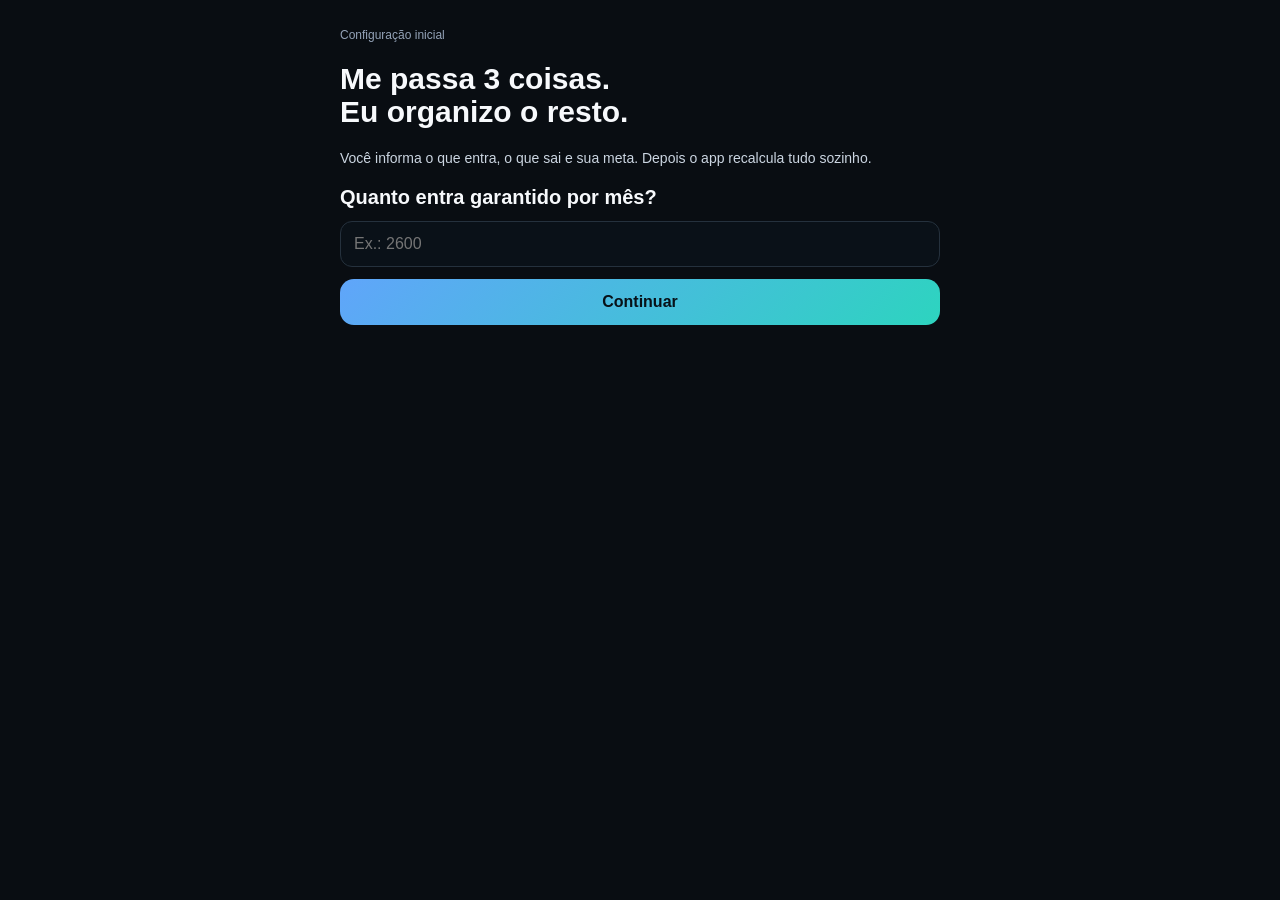
==== financeiro/index.html @ 745780aa "Adiciona app financeiro pessoal simplificado" ====
<!doctype html><html lang="pt-BR"><head><meta charset="utf-8"><meta name="viewport" content="width=device-width,initial-scale=1,viewport-fit=cover"><meta name="theme-color" content="#090d12"><meta name="apple-mobile-web-app-capable" content="yes"><meta name="apple-mobile-web-app-status-bar-style" content="black-translucent"><meta name="apple-mobile-web-app-title" content="Meu Dinheiro"><title>Meu Dinheiro</title><style>:root{--bg:#090d12;--card:#111820;--soft:#18212b;--line:#25313d;--text:#f7f9fc;--muted:#94a3b8;--ok:#2dd4bf;--blue:#60a5fa;--warn:#fbbf24;--bad:#fb7185}*{box-sizing:border-box}body{margin:0;background:var(--bg);color:var(--text);font-family:-apple-system,BlinkMacSystemFont,"Segoe UI",Roboto,Arial,sans-serif;padding-bottom:92px}.app{max-width:680px;margin:auto;padding:calc(16px + env(safe-area-inset-top)) 15px 28px}.top{display:flex;justify-content:space-between;align-items:center;margin-bottom:16px}.top h1{font-size:24px;margin:2px 0}.tiny,.label{font-size:12px;color:var(--muted)}.month{padding:8px 10px;border:1px solid var(--line);border-radius:999px;font-size:12px;color:#dbeafe}.panel{display:none}.panel.active{display:block}.hero,.card,.box{background:var(--card);border:1px solid var(--line);border-radius:21px}.hero{padding:20px;background:linear-gradient(145deg,#121b25,#0f1720)}.big{font-size:36px;font-weight:850;letter-spacing:-1.2px;margin:5px 0}.sub{font-size:14px;line-height:1.45;color:#cbd5e1}.ok{color:var(--ok)}.bad{color:var(--bad)}.blue{color:var(--blue)}.warn{color:var(--warn)}.sec{margin-top:18px}.sec h2{font-size:16px;margin:0 0 10px}.grid2{display:grid;grid-template-columns:1.2fr .8fr;gap:9px}.card{padding:15px}.num{font-size:25px;font-weight:850;margin-top:4px}.hint{font-size:12px;color:var(--muted);line-height:1.4;margin-top:5px}.advisor{padding:15px;border-radius:18px;background:#102330;border:1px solid #244154;font-size:14px;line-height:1.5}.advisor b{display:block;margin-bottom:4px}.rows{display:flex;flex-direction:column;gap:8px}.row{display:flex;justify-content:space-between;align-items:center;padding:13px 14px;border-radius:15px;background:var(--card);border:1px solid var(--line)}.row span{font-size:13px;color:var(--muted)}.quick{display:grid;grid-template-columns:repeat(3,1fr);gap:8px}button{appearance:none;border:0;font:inherit;cursor:pointer}.q{min-height:72px;border-radius:17px;background:var(--soft);border:1px solid var(--line);color:white;font-weight:800}.q small{display:block;color:var(--muted);font-weight:500;margin-top:4px}.primary,.secondary{width:100%;padding:14px;border-radius:14px;font-weight:850}.primary{background:linear-gradient(135deg,#60a5fa,#2dd4bf);color:#071118}.secondary{background:var(--soft);border:1px solid var(--line);color:white}.form{padding:16px}.field{margin-bottom:12px}.field label{display:block;font-size:12px;color:var(--muted);margin-bottom:6px}input,select{width:100%;padding:13px;border-radius:12px;border:1px solid var(--line);background:#0a1118;color:white;font-size:16px;outline:none}.bill{display:grid;grid-template-columns:1fr 110px 36px;gap:7px;margin-bottom:7px}.bill input{padding:10px;font-size:14px}.del{border-radius:11px;background:#28141a;color:#fecdd3;border:1px solid #5e2636}.notice{padding:13px;border:1px dashed var(--line);border-radius:14px;color:#cbd5e1;font-size:13px;line-height:1.45;background:#0d151e}.list{display:flex;flex-direction:column;gap:8px}.item{display:flex;justify-content:space-between;gap:10px;padding:13px;border:1px solid var(--line);border-radius:15px;background:var(--card)}.item b{display:block;font-size:14px}.item small{color:var(--muted)}.tabs{position:fixed;left:50%;transform:translateX(-50%);bottom:calc(10px + env(safe-area-inset-bottom));width:min(660px,calc(100% - 18px));display:grid;grid-template-columns:repeat(3,1fr);gap:5px;padding:7px;border-radius:19px;border:1px solid var(--line);background:rgba(13,18,25,.95);backdrop-filter:blur(18px)}.tab{padding:11px;border-radius:13px;background:transparent;color:var(--muted);font-size:12px;font-weight:800}.tab.active{background:#1a2633;color:white}.modal{display:none;position:fixed;inset:0;background:rgba(0,0,0,.68);align-items:flex-end;justify-content:center;z-index:30}.modal.open{display:flex}.sheet{width:min(680px,100%);background:#0e151d;border-radius:25px 25px 0 0;border:1px solid var(--line);padding:20px 17px calc(24px + env(safe-area-inset-bottom))}.sheetHead{display:flex;justify-content:space-between;align-items:center;margin-bottom:14px}.sheetHead h2{font-size:19px;margin:0}.x{width:38px;height:38px;border-radius:50%;background:var(--soft);color:white}.on{position:fixed;inset:0;background:#090d12;z-index:50;padding:calc(28px + env(safe-area-inset-top)) 18px 40px;overflow:auto}.on.hide{display:none}.onw{max-width:600px;margin:auto}.on h1{font-size:30px;line-height:1.1}.step{display:none}.step.active{display:block}.question{font-size:20px;font-weight:850;margin:18px 0 12px}.empty{text-align:center;padding:22px;color:var(--muted);border:1px dashed var(--line);border-radius:16px}@media(max-width:460px){.big{font-size:32px}.quick{grid-template-columns:repeat(3,1fr)}.q{font-size:13px}.bill{grid-template-columns:1fr 95px 34px}}</style></head><body><div class="app"><header class="top"><div><div class="tiny">Seu dinheiro sem complicação</div><h1>Meu Dinheiro</h1></div><div class="month" id="month"></div></header><section id="home" class="panel active"><div class="hero"><div class="label">Previsão para o fim do mês</div><div class="big" id="projection">R$ 0</div><div class="sub" id="projectionText">Me diga sua renda e suas contas para começar.</div></div><div class="sec"><h2>Hoje</h2><div class="grid2"><div class="card"><div class="label">Meta de Uber</div><div class="num blue" id="target">R$ 0</div><div class="hint" id="targetHint"></div></div><div class="card"><div class="label">Feito hoje</div><div class="num" id="today">R$ 0</div><div class="hint" id="todayHint"></div></div></div></div><div class="sec"><div class="advisor"><b>O que eu faria agora</b><span id="advice">Configure seu mês. Eu faço as contas e vou ajustando conforme você lança seus ganhos e gastos.</span></div></div><div class="sec"><h2>Seu mês</h2><div class="rows"><div class="row"><span>Entradas</span><b class="ok" id="income">R$ 0</b></div><div class="row"><span>Gastos</span><b class="bad" id="expenses">R$ 0</b></div><div class="row"><span>Separar do Uber</span><b class="warn" id="reserve">R$ 0</b></div></div></div><div class="sec"><h2>Lançar rápido</h2><div class="quick"><button class="q" onclick="openTxn('uber')">+ Uber<small>corridas</small></button><button class="q" onclick="openTxn('expense')">+ Gasto<small>saída</small></button><button class="q" onclick="openTxn('income')">+ Receita<small>extra</small></button></div></div></section><section id="moves" class="panel"><div class="notice" id="summary"></div><div class="sec"><div class="list" id="list"></div></div></section><section id="plan" class="panel"><div class="sec" style="margin-top:0"><h2>1. Sua renda fixa</h2><div class="box form"><div class="field"><label>Quanto entra garantido no mês?</label><input id="salary" type="number" inputmode="decimal" placeholder="Ex.: 2600"></div></div></div><div class="sec"><h2>2. Contas fixas</h2><div class="box form"><div id="bills"></div><button class="secondary" onclick="addBill()">+ Adicionar conta</button></div></div><div class="sec"><h2>3. Seu plano</h2><div class="box form"><div class="field"><label>Quanto quer que sobre no fim do mês?</label><input id="goal" type="number" inputmode="decimal" placeholder="Ex.: 500"></div><div class="field"><label>Quantos dias pretende fazer Uber no mês?</label><input id="days" type="number" inputmode="numeric" placeholder="Ex.: 12"></div><div class="field"><label>% do Uber para combustível/manutenção</label><input id="pct" type="number" inputmode="decimal" placeholder="Ex.: 25"></div><div class="notice" id="preview"></div><div style="height:8px"></div><button class="primary" onclick="savePlan()">Salvar planejamento</button></div></div></section></div><nav class="tabs"><button class="tab active" data-p="home">Início</button><button class="tab" data-p="moves">Lançamentos</button><button class="tab" data-p="plan">Planejamento</button></nav><div class="modal" id="modal"><div class="sheet"><div class="sheetHead"><h2 id="mtitle">Novo lançamento</h2><button class="x" onclick="closeTxn()">×</button></div><div class="field"><label>Tipo</label><select id="type"><option value="uber">Ganho Uber</option><option value="income">Outra receita</option><option value="expense">Gasto</option></select></div><div class="field"><label>Valor</label><input id="amount" type="number" inputmode="decimal" placeholder="R$ 0,00"></div><div class="field"><label>Descrição</label><input id="desc" placeholder="Ex.: gasolina, mercado, Uber"></div><div class="field"><label>Data</label><input id="date" type="date"></div><button class="primary" onclick="addTxn()">Salvar</button></div></div><div class="on" id="on"><div class="onw"><div class="tiny">Configuração inicial</div><h1>Me passa 3 coisas.<br>Eu organizo o resto.</h1><div class="sub">Você informa o que entra, o que sai e sua meta. Depois o app recalcula tudo sozinho.</div><div class="step active" data-s="0"><div class="question">Quanto entra garantido por mês?</div><input id="osalary" type="number" inputmode="decimal" placeholder="Ex.: 2600"><div style="height:12px"></div><button class="primary" onclick="nextStep()">Continuar</button></div><div class="step" data-s="1"><div class="question">Quais contas você paga todo mês?</div><div id="obills"></div><button class="secondary" onclick="addOBill()">+ Adicionar conta</button><div style="height:10px"></div><button class="primary" onclick="nextStep()">Continuar</button></div><div class="step" data-s="2"><div class="question">Qual é seu objetivo?</div><div class="field"><label>Quero terminar o mês com pelo menos</label><input id="ogoal" type="number" inputmode="decimal" placeholder="Ex.: 500"></div><div class="field"><label>Dias de Uber no mês</label><input id="odays" type="number" inputmode="numeric" placeholder="Ex.: 12"></div><div class="field"><label>% para combustível/manutenção</label><input id="opct" type="number" inputmode="decimal" value="25"></div><button class="primary" onclick="finish()">Montar meu plano</button></div></div></div><script>const K='meuDinheiro_v3',D={setup:false,salary:0,bills:[],goal:0,days:12,pct:25,tx:[]};let S=(()=>{try{return {...D,...JSON.parse(localStorage.getItem(K)||'{}')}}catch(e){return {...D}}})(),st=0;const n=v=>Math.max(0,Number(v)||0),money=v=>n(v).toLocaleString('pt-BR',{style:'currency',currency:'BRL'}),dk=(d=new Date())=>{let y=d.getFullYear(),m=String(d.getMonth()+1).padStart(2,'0'),x=String(d.getDate()).padStart(2,'0');return `${y}-${m}-${x}`},mk=()=>dk().slice(0,7),mt=()=>S.tx.filter(t=>t.date.startsWith(mk())),fixed=()=>S.bills.reduce((a,b)=>a+n(b.amount),0);function calc(){let uber=0,extra=0,varx=0,tx=mt();tx.forEach(t=>t.type==='uber'?uber+=n(t.amount):t.type==='income'?extra+=n(t.amount):varx+=n(t.amount));let f=fixed(),exp=f+varx,p=Math.min(.9,n(S.pct)/100),res=uber*p,dates=[...new Set(tx.filter(t=>t.type==='uber').map(t=>t.date))],done=dates.length,left=Math.max(1,n(S.days)-done),need=Math.max(0,(n(S.goal)+exp-n(S.salary)-extra)/(1-p)),remain=Math.max(0,need-uber),target=remain/left,avg=done?uber/done:0,projUber=done?uber+avg*left:need,proj=n(S.salary)+extra+projUber-exp-projUber*p,income=n(S.salary)+extra+uber;return{uber,extra,varx,f,exp,res,done,left,need,remain,target,avg,proj,income}}function save(){localStorage.setItem(K,JSON.stringify(S));render()}function render(){let c=calc(),now=new Date(),tod=mt().filter(t=>t.type==='uber'&&t.date===dk()).reduce((a,b)=>a+n(b.amount),0);month.textContent=now.toLocaleDateString('pt-BR',{month:'short',year:'numeric'}).replace('.','');projection.textContent=money(Math.abs(c.proj));projection.className='big '+(c.proj>=0?'ok':'bad');projectionText.textContent=c.proj>=0?'Se você mantiver esse ritmo, esse valor deve sobrar depois das contas e da reserva do Uber.':'Nesse ritmo deve faltar esse valor. A meta diária abaixo já foi ajustada.';target.textContent=money(c.target);targetHint.textContent=c.remain?`Faltam ${money(c.remain)} de Uber para fechar seu plano.`:'O necessário para sua meta já foi coberto.';today.textContent=money(tod);todayHint.textContent=c.target?`${Math.round(tod/c.target*100)}% da meta de hoje`:'meta do mês coberta';income.textContent=money(c.income);expenses.textContent=money(c.exp);reserve.textContent=money(c.res);advice.textContent=!S.setup?'Configure seu mês. Eu faço as contas e vou ajustando conforme você lança seus ganhos e gastos.':c.remain<=0?'Boa: sua meta do mês já está coberta. O que entrar além disso aumenta sua sobra.':tod>=c.target&&c.target>0?`Meta de hoje batida. Você fez ${money(tod-c.target)} acima do necessário.`:`Para terminar o mês com ${money(S.goal)}, busque ${money(c.target)} por dia nos ${Math.ceil(c.left)} dias de Uber restantes.`;summary.textContent=`Neste mês: ${money(c.income)} entrou, ${money(c.exp)} saiu e ${money(c.res)} está separado para custos do Uber.`;renderList();fillPlan()}function renderList(){let a=[...mt()].sort((x,y)=>y.date.localeCompare(x.date)||y.id-x.id);list.innerHTML=a.length?a.map(t=>`<div class="item"><div><b>${esc(t.desc||name(t.type))}</b><small>${new Date(t.date+'T12:00:00').toLocaleDateString('pt-BR')} · ${name(t.type)}</small></div><div style="text-align:right"><b class="${t.type==='expense'?'bad':'ok'}">${t.type==='expense'?'-':'+'}${money(t.amount)}</b><br><button class="tiny" style="background:none;color:#748399" onclick="del(${t.id})">excluir</button></div></div>`).join(''):'<div class="empty">Nenhum lançamento neste mês.</div>'}function name(t){return t==='uber'?'Uber':t==='income'?'Receita':'Gasto'}function esc(v){return String(v).replace(/[&<>"']/g,c=>({'&':'&amp;','<':'&lt;','>':'&gt;','"':'&quot;',"'":'&#39;'}[c]))}function openTxn(t){type.value=t;amount.value='';desc.value='';date.value=dk();mtitle.textContent=t==='uber'?'Adicionar ganho de Uber':t==='expense'?'Adicionar gasto':'Adicionar receita';modal.classList.add('open')}function closeTxn(){modal.classList.remove('open')}function addTxn(){let a=n(amount.value);if(!a||!date.value)return alert('Informe o valor e a data.');S.tx.push({id:Date.now(),type:type.value,amount:a,desc:desc.value.trim()||name(type.value),date:date.value});save();closeTxn()}function del(id){if(confirm('Excluir este lançamento?')){S.tx=S.tx.filter(t=>t.id!==id);save()}}function fillPlan(){if(document.activeElement?.tagName==='INPUT')return;salary.value=S.salary||'';goal.value=S.goal||'';days.value=S.days||'';pct.value=S.pct??25;bills.innerHTML=S.bills.map((b,i)=>`<div class="bill"><input value="${esc(b.name)}" oninput="S.bills[${i}].name=this.value" placeholder="Conta"><input type="number" value="${b.amount}" oninput="S.bills[${i}].amount=n(this.value)" placeholder="Valor"><button class="del" onclick="S.bills.splice(${i},1);fillPlan()">×</button></div>`).join('')||'<div class="tiny" style="margin-bottom:10px">Nenhuma conta fixa.</div>';preview.textContent=`Com esses números, sua meta atual é ${money(calc().target)} por dia de Uber nos dias restantes.`}function addBill(){S.bills.push({name:'',amount:0});fillPlan()}function savePlan(){S.salary=n(salary.value);S.goal=n(goal.value);S.days=Math.max(1,n(days.value)||1);S.pct=Math.min(90,n(pct.value));S.setup=true;save();go('home')}function addOBill(){let r=document.createElement('div');r.className='bill';r.innerHTML='<input placeholder="Ex.: aluguel"><input type="number" inputmode="decimal" placeholder="Valor"><button class="del" onclick="this.parentElement.remove()">×</button>';obills.appendChild(r)}function nextStep(){if(st===0){if(!n(osalary.value))return alert('Informe sua renda mensal.');S.salary=n(osalary.value);addOBill()}if(st===1)S.bills=[...obills.querySelectorAll('.bill')].map(r=>({name:r.children[0].value.trim()||'Conta',amount:n(r.children[1].value)})).filter(b=>b.amount);st++;document.querySelectorAll('.step').forEach((e,i)=>e.classList.toggle('active',i===st))}function finish(){S.goal=n(ogoal.value);S.days=Math.max(1,n(odays.value)||12);S.pct=Math.min(90,n(opct.value)||25);S.setup=true;save();on.classList.add('hide')}function go(id){document.querySelectorAll('.panel').forEach(p=>p.classList.toggle('active',p.id===id));document.querySelectorAll('.tab').forEach(t=>t.classList.toggle('active',t.dataset.p===id));scrollTo({top:0,behavior:'smooth'})}document.querySelectorAll('.tab').forEach(t=>t.onclick=()=>go(t.dataset.p));modal.onclick=e=>{if(e.target===modal)closeTxn()};if(S.setup)on.classList.add('hide');render();</script></body></html>
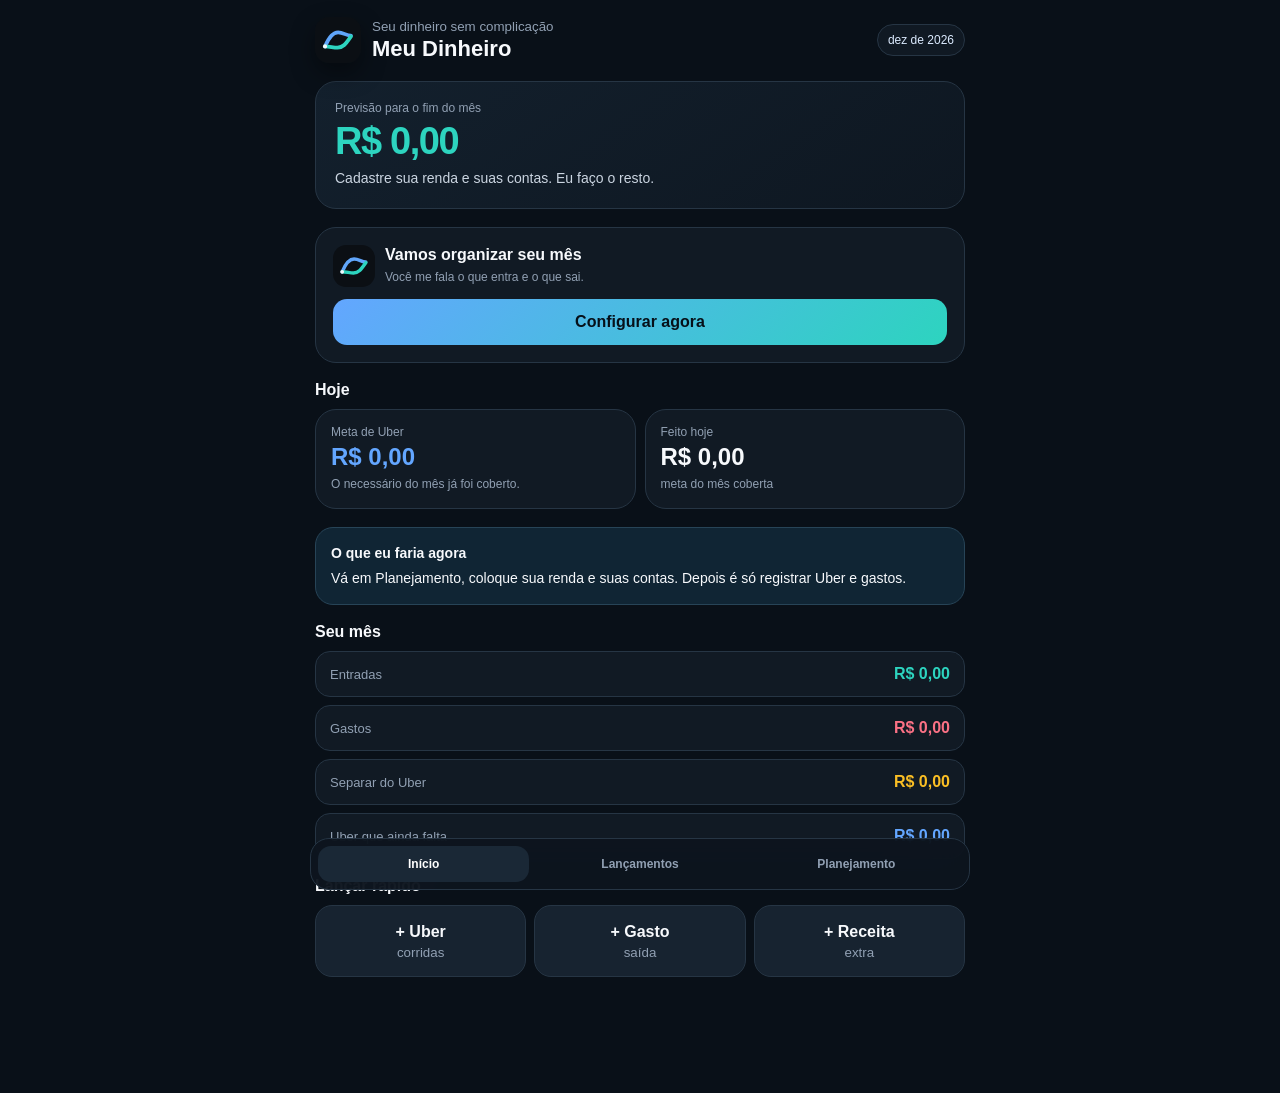
==== commit 67b4e09c: "Corrige logo e prepara publicação do app financeiro" ====
--- a/financeiro/index.html
+++ b/financeiro/index.html
@@ -1 +1,167 @@
-<!doctype html><html lang="pt-BR"><head><meta charset="utf-8"><meta name="viewport" content="width=device-width,initial-scale=1,viewport-fit=cover"><meta name="theme-color" content="#090d12"><meta name="apple-mobile-web-app-capable" content="yes"><meta name="apple-mobile-web-app-status-bar-style" content="black-translucent"><meta name="apple-mobile-web-app-title" content="Meu Dinheiro"><title>Meu Dinheiro</title><style>:root{--bg:#090d12;--card:#111820;--soft:#18212b;--line:#25313d;--text:#f7f9fc;--muted:#94a3b8;--ok:#2dd4bf;--blue:#60a5fa;--warn:#fbbf24;--bad:#fb7185}*{box-sizing:border-box}body{margin:0;background:var(--bg);color:var(--text);font-family:-apple-system,BlinkMacSystemFont,"Segoe UI",Roboto,Arial,sans-serif;padding-bottom:92px}.app{max-width:680px;margin:auto;padding:calc(16px + env(safe-area-inset-top)) 15px 28px}.top{display:flex;justify-content:space-between;align-items:center;margin-bottom:16px}.top h1{font-size:24px;margin:2px 0}.tiny,.label{font-size:12px;color:var(--muted)}.month{padding:8px 10px;border:1px solid var(--line);border-radius:999px;font-size:12px;color:#dbeafe}.panel{display:none}.panel.active{display:block}.hero,.card,.box{background:var(--card);border:1px solid var(--line);border-radius:21px}.hero{padding:20px;background:linear-gradient(145deg,#121b25,#0f1720)}.big{font-size:36px;font-weight:850;letter-spacing:-1.2px;margin:5px 0}.sub{font-size:14px;line-height:1.45;color:#cbd5e1}.ok{color:var(--ok)}.bad{color:var(--bad)}.blue{color:var(--blue)}.warn{color:var(--warn)}.sec{margin-top:18px}.sec h2{font-size:16px;margin:0 0 10px}.grid2{display:grid;grid-template-columns:1.2fr .8fr;gap:9px}.card{padding:15px}.num{font-size:25px;font-weight:850;margin-top:4px}.hint{font-size:12px;color:var(--muted);line-height:1.4;margin-top:5px}.advisor{padding:15px;border-radius:18px;background:#102330;border:1px solid #244154;font-size:14px;line-height:1.5}.advisor b{display:block;margin-bottom:4px}.rows{display:flex;flex-direction:column;gap:8px}.row{display:flex;justify-content:space-between;align-items:center;padding:13px 14px;border-radius:15px;background:var(--card);border:1px solid var(--line)}.row span{font-size:13px;color:var(--muted)}.quick{display:grid;grid-template-columns:repeat(3,1fr);gap:8px}button{appearance:none;border:0;font:inherit;cursor:pointer}.q{min-height:72px;border-radius:17px;background:var(--soft);border:1px solid var(--line);color:white;font-weight:800}.q small{display:block;color:var(--muted);font-weight:500;margin-top:4px}.primary,.secondary{width:100%;padding:14px;border-radius:14px;font-weight:850}.primary{background:linear-gradient(135deg,#60a5fa,#2dd4bf);color:#071118}.secondary{background:var(--soft);border:1px solid var(--line);color:white}.form{padding:16px}.field{margin-bottom:12px}.field label{display:block;font-size:12px;color:var(--muted);margin-bottom:6px}input,select{width:100%;padding:13px;border-radius:12px;border:1px solid var(--line);background:#0a1118;color:white;font-size:16px;outline:none}.bill{display:grid;grid-template-columns:1fr 110px 36px;gap:7px;margin-bottom:7px}.bill input{padding:10px;font-size:14px}.del{border-radius:11px;background:#28141a;color:#fecdd3;border:1px solid #5e2636}.notice{padding:13px;border:1px dashed var(--line);border-radius:14px;color:#cbd5e1;font-size:13px;line-height:1.45;background:#0d151e}.list{display:flex;flex-direction:column;gap:8px}.item{display:flex;justify-content:space-between;gap:10px;padding:13px;border:1px solid var(--line);border-radius:15px;background:var(--card)}.item b{display:block;font-size:14px}.item small{color:var(--muted)}.tabs{position:fixed;left:50%;transform:translateX(-50%);bottom:calc(10px + env(safe-area-inset-bottom));width:min(660px,calc(100% - 18px));display:grid;grid-template-columns:repeat(3,1fr);gap:5px;padding:7px;border-radius:19px;border:1px solid var(--line);background:rgba(13,18,25,.95);backdrop-filter:blur(18px)}.tab{padding:11px;border-radius:13px;background:transparent;color:var(--muted);font-size:12px;font-weight:800}.tab.active{background:#1a2633;color:white}.modal{display:none;position:fixed;inset:0;background:rgba(0,0,0,.68);align-items:flex-end;justify-content:center;z-index:30}.modal.open{display:flex}.sheet{width:min(680px,100%);background:#0e151d;border-radius:25px 25px 0 0;border:1px solid var(--line);padding:20px 17px calc(24px + env(safe-area-inset-bottom))}.sheetHead{display:flex;justify-content:space-between;align-items:center;margin-bottom:14px}.sheetHead h2{font-size:19px;margin:0}.x{width:38px;height:38px;border-radius:50%;background:var(--soft);color:white}.on{position:fixed;inset:0;background:#090d12;z-index:50;padding:calc(28px + env(safe-area-inset-top)) 18px 40px;overflow:auto}.on.hide{display:none}.onw{max-width:600px;margin:auto}.on h1{font-size:30px;line-height:1.1}.step{display:none}.step.active{display:block}.question{font-size:20px;font-weight:850;margin:18px 0 12px}.empty{text-align:center;padding:22px;color:var(--muted);border:1px dashed var(--line);border-radius:16px}@media(max-width:460px){.big{font-size:32px}.quick{grid-template-columns:repeat(3,1fr)}.q{font-size:13px}.bill{grid-template-columns:1fr 95px 34px}}</style></head><body><div class="app"><header class="top"><div><div class="tiny">Seu dinheiro sem complicação</div><h1>Meu Dinheiro</h1></div><div class="month" id="month"></div></header><section id="home" class="panel active"><div class="hero"><div class="label">Previsão para o fim do mês</div><div class="big" id="projection">R$ 0</div><div class="sub" id="projectionText">Me diga sua renda e suas contas para começar.</div></div><div class="sec"><h2>Hoje</h2><div class="grid2"><div class="card"><div class="label">Meta de Uber</div><div class="num blue" id="target">R$ 0</div><div class="hint" id="targetHint"></div></div><div class="card"><div class="label">Feito hoje</div><div class="num" id="today">R$ 0</div><div class="hint" id="todayHint"></div></div></div></div><div class="sec"><div class="advisor"><b>O que eu faria agora</b><span id="advice">Configure seu mês. Eu faço as contas e vou ajustando conforme você lança seus ganhos e gastos.</span></div></div><div class="sec"><h2>Seu mês</h2><div class="rows"><div class="row"><span>Entradas</span><b class="ok" id="income">R$ 0</b></div><div class="row"><span>Gastos</span><b class="bad" id="expenses">R$ 0</b></div><div class="row"><span>Separar do Uber</span><b class="warn" id="reserve">R$ 0</b></div></div></div><div class="sec"><h2>Lançar rápido</h2><div class="quick"><button class="q" onclick="openTxn('uber')">+ Uber<small>corridas</small></button><button class="q" onclick="openTxn('expense')">+ Gasto<small>saída</small></button><button class="q" onclick="openTxn('income')">+ Receita<small>extra</small></button></div></div></section><section id="moves" class="panel"><div class="notice" id="summary"></div><div class="sec"><div class="list" id="list"></div></div></section><section id="plan" class="panel"><div class="sec" style="margin-top:0"><h2>1. Sua renda fixa</h2><div class="box form"><div class="field"><label>Quanto entra garantido no mês?</label><input id="salary" type="number" inputmode="decimal" placeholder="Ex.: 2600"></div></div></div><div class="sec"><h2>2. Contas fixas</h2><div class="box form"><div id="bills"></div><button class="secondary" onclick="addBill()">+ Adicionar conta</button></div></div><div class="sec"><h2>3. Seu plano</h2><div class="box form"><div class="field"><label>Quanto quer que sobre no fim do mês?</label><input id="goal" type="number" inputmode="decimal" placeholder="Ex.: 500"></div><div class="field"><label>Quantos dias pretende fazer Uber no mês?</label><input id="days" type="number" inputmode="numeric" placeholder="Ex.: 12"></div><div class="field"><label>% do Uber para combustível/manutenção</label><input id="pct" type="number" inputmode="decimal" placeholder="Ex.: 25"></div><div class="notice" id="preview"></div><div style="height:8px"></div><button class="primary" onclick="savePlan()">Salvar planejamento</button></div></div></section></div><nav class="tabs"><button class="tab active" data-p="home">Início</button><button class="tab" data-p="moves">Lançamentos</button><button class="tab" data-p="plan">Planejamento</button></nav><div class="modal" id="modal"><div class="sheet"><div class="sheetHead"><h2 id="mtitle">Novo lançamento</h2><button class="x" onclick="closeTxn()">×</button></div><div class="field"><label>Tipo</label><select id="type"><option value="uber">Ganho Uber</option><option value="income">Outra receita</option><option value="expense">Gasto</option></select></div><div class="field"><label>Valor</label><input id="amount" type="number" inputmode="decimal" placeholder="R$ 0,00"></div><div class="field"><label>Descrição</label><input id="desc" placeholder="Ex.: gasolina, mercado, Uber"></div><div class="field"><label>Data</label><input id="date" type="date"></div><button class="primary" onclick="addTxn()">Salvar</button></div></div><div class="on" id="on"><div class="onw"><div class="tiny">Configuração inicial</div><h1>Me passa 3 coisas.<br>Eu organizo o resto.</h1><div class="sub">Você informa o que entra, o que sai e sua meta. Depois o app recalcula tudo sozinho.</div><div class="step active" data-s="0"><div class="question">Quanto entra garantido por mês?</div><input id="osalary" type="number" inputmode="decimal" placeholder="Ex.: 2600"><div style="height:12px"></div><button class="primary" onclick="nextStep()">Continuar</button></div><div class="step" data-s="1"><div class="question">Quais contas você paga todo mês?</div><div id="obills"></div><button class="secondary" onclick="addOBill()">+ Adicionar conta</button><div style="height:10px"></div><button class="primary" onclick="nextStep()">Continuar</button></div><div class="step" data-s="2"><div class="question">Qual é seu objetivo?</div><div class="field"><label>Quero terminar o mês com pelo menos</label><input id="ogoal" type="number" inputmode="decimal" placeholder="Ex.: 500"></div><div class="field"><label>Dias de Uber no mês</label><input id="odays" type="number" inputmode="numeric" placeholder="Ex.: 12"></div><div class="field"><label>% para combustível/manutenção</label><input id="opct" type="number" inputmode="decimal" value="25"></div><button class="primary" onclick="finish()">Montar meu plano</button></div></div></div><script>const K='meuDinheiro_v3',D={setup:false,salary:0,bills:[],goal:0,days:12,pct:25,tx:[]};let S=(()=>{try{return {...D,...JSON.parse(localStorage.getItem(K)||'{}')}}catch(e){return {...D}}})(),st=0;const n=v=>Math.max(0,Number(v)||0),money=v=>n(v).toLocaleString('pt-BR',{style:'currency',currency:'BRL'}),dk=(d=new Date())=>{let y=d.getFullYear(),m=String(d.getMonth()+1).padStart(2,'0'),x=String(d.getDate()).padStart(2,'0');return `${y}-${m}-${x}`},mk=()=>dk().slice(0,7),mt=()=>S.tx.filter(t=>t.date.startsWith(mk())),fixed=()=>S.bills.reduce((a,b)=>a+n(b.amount),0);function calc(){let uber=0,extra=0,varx=0,tx=mt();tx.forEach(t=>t.type==='uber'?uber+=n(t.amount):t.type==='income'?extra+=n(t.amount):varx+=n(t.amount));let f=fixed(),exp=f+varx,p=Math.min(.9,n(S.pct)/100),res=uber*p,dates=[...new Set(tx.filter(t=>t.type==='uber').map(t=>t.date))],done=dates.length,left=Math.max(1,n(S.days)-done),need=Math.max(0,(n(S.goal)+exp-n(S.salary)-extra)/(1-p)),remain=Math.max(0,need-uber),target=remain/left,avg=done?uber/done:0,projUber=done?uber+avg*left:need,proj=n(S.salary)+extra+projUber-exp-projUber*p,income=n(S.salary)+extra+uber;return{uber,extra,varx,f,exp,res,done,left,need,remain,target,avg,proj,income}}function save(){localStorage.setItem(K,JSON.stringify(S));render()}function render(){let c=calc(),now=new Date(),tod=mt().filter(t=>t.type==='uber'&&t.date===dk()).reduce((a,b)=>a+n(b.amount),0);month.textContent=now.toLocaleDateString('pt-BR',{month:'short',year:'numeric'}).replace('.','');projection.textContent=money(Math.abs(c.proj));projection.className='big '+(c.proj>=0?'ok':'bad');projectionText.textContent=c.proj>=0?'Se você mantiver esse ritmo, esse valor deve sobrar depois das contas e da reserva do Uber.':'Nesse ritmo deve faltar esse valor. A meta diária abaixo já foi ajustada.';target.textContent=money(c.target);targetHint.textContent=c.remain?`Faltam ${money(c.remain)} de Uber para fechar seu plano.`:'O necessário para sua meta já foi coberto.';today.textContent=money(tod);todayHint.textContent=c.target?`${Math.round(tod/c.target*100)}% da meta de hoje`:'meta do mês coberta';income.textContent=money(c.income);expenses.textContent=money(c.exp);reserve.textContent=money(c.res);advice.textContent=!S.setup?'Configure seu mês. Eu faço as contas e vou ajustando conforme você lança seus ganhos e gastos.':c.remain<=0?'Boa: sua meta do mês já está coberta. O que entrar além disso aumenta sua sobra.':tod>=c.target&&c.target>0?`Meta de hoje batida. Você fez ${money(tod-c.target)} acima do necessário.`:`Para terminar o mês com ${money(S.goal)}, busque ${money(c.target)} por dia nos ${Math.ceil(c.left)} dias de Uber restantes.`;summary.textContent=`Neste mês: ${money(c.income)} entrou, ${money(c.exp)} saiu e ${money(c.res)} está separado para custos do Uber.`;renderList();fillPlan()}function renderList(){let a=[...mt()].sort((x,y)=>y.date.localeCompare(x.date)||y.id-x.id);list.innerHTML=a.length?a.map(t=>`<div class="item"><div><b>${esc(t.desc||name(t.type))}</b><small>${new Date(t.date+'T12:00:00').toLocaleDateString('pt-BR')} · ${name(t.type)}</small></div><div style="text-align:right"><b class="${t.type==='expense'?'bad':'ok'}">${t.type==='expense'?'-':'+'}${money(t.amount)}</b><br><button class="tiny" style="background:none;color:#748399" onclick="del(${t.id})">excluir</button></div></div>`).join(''):'<div class="empty">Nenhum lançamento neste mês.</div>'}function name(t){return t==='uber'?'Uber':t==='income'?'Receita':'Gasto'}function esc(v){return String(v).replace(/[&<>"']/g,c=>({'&':'&amp;','<':'&lt;','>':'&gt;','"':'&quot;',"'":'&#39;'}[c]))}function openTxn(t){type.value=t;amount.value='';desc.value='';date.value=dk();mtitle.textContent=t==='uber'?'Adicionar ganho de Uber':t==='expense'?'Adicionar gasto':'Adicionar receita';modal.classList.add('open')}function closeTxn(){modal.classList.remove('open')}function addTxn(){let a=n(amount.value);if(!a||!date.value)return alert('Informe o valor e a data.');S.tx.push({id:Date.now(),type:type.value,amount:a,desc:desc.value.trim()||name(type.value),date:date.value});save();closeTxn()}function del(id){if(confirm('Excluir este lançamento?')){S.tx=S.tx.filter(t=>t.id!==id);save()}}function fillPlan(){if(document.activeElement?.tagName==='INPUT')return;salary.value=S.salary||'';goal.value=S.goal||'';days.value=S.days||'';pct.value=S.pct??25;bills.innerHTML=S.bills.map((b,i)=>`<div class="bill"><input value="${esc(b.name)}" oninput="S.bills[${i}].name=this.value" placeholder="Conta"><input type="number" value="${b.amount}" oninput="S.bills[${i}].amount=n(this.value)" placeholder="Valor"><button class="del" onclick="S.bills.splice(${i},1);fillPlan()">×</button></div>`).join('')||'<div class="tiny" style="margin-bottom:10px">Nenhuma conta fixa.</div>';preview.textContent=`Com esses números, sua meta atual é ${money(calc().target)} por dia de Uber nos dias restantes.`}function addBill(){S.bills.push({name:'',amount:0});fillPlan()}function savePlan(){S.salary=n(salary.value);S.goal=n(goal.value);S.days=Math.max(1,n(days.value)||1);S.pct=Math.min(90,n(pct.value));S.setup=true;save();go('home')}function addOBill(){let r=document.createElement('div');r.className='bill';r.innerHTML='<input placeholder="Ex.: aluguel"><input type="number" inputmode="decimal" placeholder="Valor"><button class="del" onclick="this.parentElement.remove()">×</button>';obills.appendChild(r)}function nextStep(){if(st===0){if(!n(osalary.value))return alert('Informe sua renda mensal.');S.salary=n(osalary.value);addOBill()}if(st===1)S.bills=[...obills.querySelectorAll('.bill')].map(r=>({name:r.children[0].value.trim()||'Conta',amount:n(r.children[1].value)})).filter(b=>b.amount);st++;document.querySelectorAll('.step').forEach((e,i)=>e.classList.toggle('active',i===st))}function finish(){S.goal=n(ogoal.value);S.days=Math.max(1,n(odays.value)||12);S.pct=Math.min(90,n(opct.value)||25);S.setup=true;save();on.classList.add('hide')}function go(id){document.querySelectorAll('.panel').forEach(p=>p.classList.toggle('active',p.id===id));document.querySelectorAll('.tab').forEach(t=>t.classList.toggle('active',t.dataset.p===id));scrollTo({top:0,behavior:'smooth'})}document.querySelectorAll('.tab').forEach(t=>t.onclick=()=>go(t.dataset.p));modal.onclick=e=>{if(e.target===modal)closeTxn()};if(S.setup)on.classList.add('hide');render();</script></body></html>+<!doctype html>
+<html lang="pt-BR">
+<head>
+<meta charset="utf-8">
+<meta name="viewport" content="width=device-width,initial-scale=1,viewport-fit=cover">
+<meta name="theme-color" content="#091018">
+<meta name="apple-mobile-web-app-capable" content="yes">
+<meta name="apple-mobile-web-app-status-bar-style" content="black-translucent">
+<meta name="apple-mobile-web-app-title" content="Meu Dinheiro">
+<link rel="manifest" href="./manifest.webmanifest">
+<link rel="icon" href="./icon.svg" type="image/svg+xml">
+<link rel="apple-touch-icon" sizes="180x180" href="./icons/icon-180.png">
+<title>Meu Dinheiro</title>
+<style>
+:root{--bg:#091018;--card:#111a24;--card2:#172330;--line:#263544;--text:#f7f9fc;--muted:#91a0b3;--blue:#63a6ff;--green:#2dd4bf;--red:#fb7185;--yellow:#fbbf24}
+*{box-sizing:border-box}html,body{margin:0;min-height:100%;background:var(--bg);color:var(--text);font-family:-apple-system,BlinkMacSystemFont,"Segoe UI",Roboto,Arial,sans-serif}body{padding-bottom:92px}.app{max-width:680px;margin:auto;padding:calc(14px + env(safe-area-inset-top)) 15px 24px}
+header{display:flex;align-items:center;justify-content:space-between;gap:12px;margin:3px 0 18px}.brand{display:flex;align-items:center;gap:11px}.logo{width:46px;height:46px;border-radius:14px;display:block;box-shadow:0 10px 24px #0006}.brand small,.muted{color:var(--muted)}.brand h1{font-size:22px;margin:1px 0}.pill{font-size:12px;padding:8px 10px;border:1px solid var(--line);border-radius:999px;color:#dbeafe;background:#101923}
+.panel{display:none}.panel.active{display:block}.hero,.card,.box{background:var(--card);border:1px solid var(--line);border-radius:21px}.hero{padding:19px;background:linear-gradient(145deg,#13202d,#0e1721)}.hero .label,.label{font-size:12px;color:var(--muted)}.heroValue{font-size:38px;font-weight:900;letter-spacing:-1.4px;margin:5px 0}.heroText{font-size:14px;line-height:1.5;color:#cbd5e1}.ok{color:var(--green)}.bad{color:var(--red)}.blue{color:var(--blue)}.warn{color:var(--yellow)}
+.sec{margin-top:18px}.sec h2{font-size:16px;margin:0 0 10px}.grid{display:grid;grid-template-columns:1fr 1fr;gap:9px}.card{padding:15px}.value{font-size:24px;font-weight:900;margin-top:4px}.hint{font-size:12px;color:var(--muted);line-height:1.45;margin-top:5px}.advisor{padding:15px;border:1px solid #274457;background:#102534;border-radius:18px;font-size:14px;line-height:1.5}.advisor b{display:block;margin-bottom:4px}
+.rows{display:flex;flex-direction:column;gap:8px}.row{display:flex;align-items:center;justify-content:space-between;padding:13px 14px;border-radius:15px;background:var(--card);border:1px solid var(--line)}.row span{font-size:13px;color:var(--muted)}
+.quick{display:grid;grid-template-columns:repeat(3,1fr);gap:8px}button{appearance:none;border:0;font:inherit;cursor:pointer}.quick button,.secondary{background:var(--card2);border:1px solid var(--line);color:var(--text)}.quick button{min-height:72px;border-radius:17px;font-weight:850}.quick small{display:block;color:var(--muted);font-weight:500;margin-top:4px}.primary,.secondary{width:100%;padding:14px;border-radius:14px;font-weight:850}.primary{background:linear-gradient(135deg,var(--blue),var(--green));color:#061019}
+.form{padding:15px}.field{margin-bottom:12px}.field label{display:block;font-size:12px;color:var(--muted);margin-bottom:6px}input,select{width:100%;padding:13px;border-radius:12px;border:1px solid var(--line);background:#0a121a;color:#fff;font-size:16px;outline:none}.bill{display:grid;grid-template-columns:1fr 108px 38px;gap:7px;margin-bottom:8px}.bill input{padding:10px;font-size:14px}.remove{border-radius:11px;background:#2b151b;color:#fecdd3;border:1px solid #633141}.notice{padding:13px;border:1px dashed var(--line);border-radius:14px;color:#cbd5e1;font-size:13px;line-height:1.45;background:#0c151e}
+.list{display:flex;flex-direction:column;gap:8px}.item{display:flex;justify-content:space-between;gap:10px;padding:13px;border:1px solid var(--line);border-radius:15px;background:var(--card)}.item b{display:block;font-size:14px}.item small{color:var(--muted)}.empty{text-align:center;padding:24px;color:var(--muted);border:1px dashed var(--line);border-radius:16px}
+.tabs{position:fixed;left:50%;transform:translateX(-50%);bottom:calc(10px + env(safe-area-inset-bottom));width:min(660px,calc(100% - 18px));display:grid;grid-template-columns:repeat(3,1fr);gap:5px;padding:7px;border-radius:19px;border:1px solid var(--line);background:#0d151eee;backdrop-filter:blur(18px);z-index:30}.tab{padding:11px;border-radius:13px;background:transparent;color:var(--muted);font-size:12px;font-weight:800}.tab.active{background:#1a2836;color:white}
+.modal{display:none;position:fixed;inset:0;background:#000b;align-items:flex-end;justify-content:center;z-index:50}.modal.open{display:flex}.sheet{width:min(680px,100%);background:#0e1720;border-radius:24px 24px 0 0;border:1px solid var(--line);padding:19px 16px calc(23px + env(safe-area-inset-bottom))}.sheetHead{display:flex;align-items:center;justify-content:space-between;margin-bottom:12px}.sheetHead h2{font-size:19px;margin:0}.close{width:38px;height:38px;border-radius:50%;background:var(--card2);color:white}
+.setup{padding:17px}.setupHead{display:flex;gap:10px;align-items:center;margin-bottom:12px}.setupHead img{width:42px;height:42px;border-radius:13px}
+@media(max-width:460px){.heroValue{font-size:33px}.grid{grid-template-columns:1fr 1fr}.quick button{font-size:13px}.bill{grid-template-columns:1fr 94px 36px}.brand h1{font-size:20px}.logo{width:42px;height:42px}}
+</style>
+</head>
+<body>
+<div class="app">
+<header>
+  <div class="brand"><img class="logo" src="./icon.svg" alt="Meu Dinheiro"><div><small>Seu dinheiro sem complicação</small><h1>Meu Dinheiro</h1></div></div>
+  <div class="pill" id="month"></div>
+</header>
+
+<section id="home" class="panel active">
+  <div class="hero">
+    <div class="label">Previsão para o fim do mês</div>
+    <div class="heroValue" id="projection">R$ 0</div>
+    <div class="heroText" id="projectionText">Cadastre sua renda e suas contas. Eu faço o resto.</div>
+  </div>
+
+  <div class="sec" id="setupCard">
+    <div class="box setup">
+      <div class="setupHead"><img src="./icon.svg" alt=""><div><b>Vamos organizar seu mês</b><div class="hint">Você me fala o que entra e o que sai.</div></div></div>
+      <button class="primary" onclick="go('plan')">Configurar agora</button>
+    </div>
+  </div>
+
+  <div class="sec"><h2>Hoje</h2><div class="grid">
+    <div class="card"><div class="label">Meta de Uber</div><div class="value blue" id="target">R$ 0</div><div class="hint" id="targetHint">Ajustada ao seu mês.</div></div>
+    <div class="card"><div class="label">Feito hoje</div><div class="value" id="today">R$ 0</div><div class="hint" id="todayHint">0% da meta</div></div>
+  </div></div>
+
+  <div class="sec"><div class="advisor"><b>O que eu faria agora</b><span id="advice">Configure seu planejamento. Depois eu vou recalculando tudo conforme você lança seus valores.</span></div></div>
+
+  <div class="sec"><h2>Seu mês</h2><div class="rows">
+    <div class="row"><span>Entradas</span><b class="ok" id="income">R$ 0</b></div>
+    <div class="row"><span>Gastos</span><b class="bad" id="expenses">R$ 0</b></div>
+    <div class="row"><span>Separar do Uber</span><b class="warn" id="reserve">R$ 0</b></div>
+    <div class="row"><span>Uber que ainda falta</span><b class="blue" id="remaining">R$ 0</b></div>
+  </div></div>
+
+  <div class="sec"><h2>Lançar rápido</h2><div class="quick">
+    <button onclick="openTxn('uber')">+ Uber<small>corridas</small></button>
+    <button onclick="openTxn('expense')">+ Gasto<small>saída</small></button>
+    <button onclick="openTxn('income')">+ Receita<small>extra</small></button>
+  </div></div>
+</section>
+
+<section id="moves" class="panel">
+  <div class="notice" id="summary">Seus lançamentos deste mês aparecem aqui.</div>
+  <div class="sec"><div class="list" id="list"></div></div>
+</section>
+
+<section id="plan" class="panel">
+  <div class="box form">
+    <div class="field"><label>Quanto entra garantido no mês?</label><input id="salary" type="number" inputmode="decimal" placeholder="Ex.: 2600"></div>
+    <div class="field"><label>Quanto quer que sobre no fim do mês?</label><input id="goal" type="number" inputmode="decimal" placeholder="Ex.: 500"></div>
+    <div class="grid">
+      <div class="field"><label>Dias de Uber no mês</label><input id="days" type="number" inputmode="numeric" placeholder="Ex.: 12"></div>
+      <div class="field"><label>% para combustível/manutenção</label><input id="pct" type="number" inputmode="decimal" placeholder="Ex.: 25"></div>
+    </div>
+    <div class="notice" id="preview">Eu vou transformar esses números em uma meta diária.</div>
+  </div>
+
+  <div class="sec"><h2>Contas fixas</h2><div class="box form">
+    <div id="bills"></div>
+    <button class="secondary" onclick="addBill()">+ Adicionar conta</button>
+  </div></div>
+
+  <div class="sec"><button class="primary" onclick="savePlan()">Salvar planejamento</button></div>
+</section>
+</div>
+
+<nav class="tabs">
+  <button class="tab active" data-p="home">Início</button>
+  <button class="tab" data-p="moves">Lançamentos</button>
+  <button class="tab" data-p="plan">Planejamento</button>
+</nav>
+
+<div class="modal" id="modal"><div class="sheet">
+  <div class="sheetHead"><h2 id="mtitle">Novo lançamento</h2><button class="close" onclick="closeTxn()">×</button></div>
+  <div class="field"><label>Tipo</label><select id="type"><option value="uber">Ganho Uber</option><option value="income">Outra receita</option><option value="expense">Gasto</option></select></div>
+  <div class="field"><label>Valor</label><input id="amount" type="number" inputmode="decimal" placeholder="R$ 0,00"></div>
+  <div class="field"><label>Descrição</label><input id="desc" placeholder="Ex.: gasolina, mercado, Uber"></div>
+  <div class="field"><label>Data</label><input id="date" type="date"></div>
+  <button class="primary" onclick="addTxn()">Salvar</button>
+</div></div>
+
+<script>
+const K='meuDinheiro_v3',D={setup:false,salary:0,bills:[],goal:0,days:12,pct:25,tx:[]};
+let S=load();
+function load(){try{return {...D,...JSON.parse(localStorage.getItem(K)||'{}')}}catch(e){return {...D}}}
+const $=id=>document.getElementById(id),n=v=>Math.max(0,Number(v)||0),money=v=>n(v).toLocaleString('pt-BR',{style:'currency',currency:'BRL'});
+const dayKey=(d=new Date())=>`${d.getFullYear()}-${String(d.getMonth()+1).padStart(2,'0')}-${String(d.getDate()).padStart(2,'0')}`;
+const monthKey=()=>dayKey().slice(0,7),monthTx=()=>S.tx.filter(t=>String(t.date).startsWith(monthKey())),fixed=()=>S.bills.reduce((a,b)=>a+n(b.amount),0);
+function stats(){
+  let uber=0,extra=0,varx=0,tx=monthTx();
+  tx.forEach(t=>t.type==='uber'?uber+=n(t.amount):t.type==='income'?extra+=n(t.amount):varx+=n(t.amount));
+  const f=fixed(),exp=f+varx,p=Math.min(.9,n(S.pct)/100),res=uber*p,dates=[...new Set(tx.filter(t=>t.type==='uber'&&n(t.amount)>0).map(t=>t.date))],done=dates.length,left=Math.max(1,n(S.days)-done);
+  const need=Math.max(0,(n(S.goal)+exp-n(S.salary)-extra)/(1-p)),remain=Math.max(0,need-uber),target=remain/left,avg=done?uber/done:0,projectedUber=done?uber+avg*left:need,proj=n(S.salary)+extra+projectedUber-exp-projectedUber*p,income=n(S.salary)+extra+uber;
+  return{uber,extra,varx,f,exp,res,done,left,need,remain,target,avg,proj,income};
+}
+function save(){localStorage.setItem(K,JSON.stringify(S));render()}
+function render(){
+  const c=stats(),now=new Date(),tod=monthTx().filter(t=>t.type==='uber'&&t.date===dayKey()).reduce((a,b)=>a+n(b.amount),0);
+  $('month').textContent=now.toLocaleDateString('pt-BR',{month:'short',year:'numeric'}).replace('.','');
+  $('setupCard').style.display=S.setup?'none':'block';
+  $('projection').textContent=money(Math.abs(c.proj));$('projection').className='heroValue '+(c.proj>=0?'ok':'bad');
+  $('projectionText').textContent=!S.setup?'Cadastre sua renda e suas contas. Eu faço o resto.':c.proj>=0?'Mantendo esse ritmo, esse valor deve sobrar depois das contas e da reserva do Uber.':'Nesse ritmo deve faltar esse valor. A meta diária abaixo já foi ajustada.';
+  $('target').textContent=money(c.target);$('targetHint').textContent=c.remain?`Faltam ${money(c.remain)} de Uber para fechar seu plano.`:'O necessário do mês já foi coberto.';
+  $('today').textContent=money(tod);$('todayHint').textContent=c.target?`${Math.round(tod/c.target*100)}% da meta de hoje`:'meta do mês coberta';
+  $('income').textContent=money(c.income);$('expenses').textContent=money(c.exp);$('reserve').textContent=money(c.res);$('remaining').textContent=money(c.remain);
+  $('advice').textContent=advice(c,tod);$('summary').textContent=`Neste mês: ${money(c.income)} entrou, ${money(c.exp)} saiu e ${money(c.res)} está reservado para custos do Uber.`;
+  renderList();fillPlan();
+}
+function advice(c,tod){
+  if(!S.setup)return 'Vá em Planejamento, coloque sua renda e suas contas. Depois é só registrar Uber e gastos.';
+  if(c.remain<=0)return 'Sua meta financeira do mês já está coberta. O que entrar além disso aumenta sua sobra.';
+  if(tod>=c.target&&c.target>0)return `Meta de hoje batida. Você fez ${money(tod-c.target)} acima do necessário hoje.`;
+  if(c.target>0)return `Para terminar o mês com ${money(S.goal)} sobrando, busque ${money(c.target)} por dia nos ${Math.ceil(c.left)} dias de Uber restantes.`;
+  return 'Seu mês está equilibrado. Continue registrando o que entra e o que sai.';
+}
+function renderList(){
+  const a=[...monthTx()].sort((x,y)=>y.date.localeCompare(x.date)||y.id-x.id);
+  $('list').innerHTML=a.length?a.map(t=>`<div class="item"><div><b>${esc(t.desc||name(t.type))}</b><small>${new Date(t.date+'T12:00:00').toLocaleDateString('pt-BR')} · ${name(t.type)}</small></div><div style="text-align:right"><b class="${t.type==='expense'?'bad':'ok'}">${t.type==='expense'?'-':'+'}${money(t.amount)}</b><br><button class="muted" style="background:none" onclick="delTxn(${t.id})">excluir</button></div></div>`).join(''):'<div class="empty">Nenhum lançamento neste mês.</div>';
+}
+function name(t){return t==='uber'?'Uber':t==='income'?'Receita':'Gasto'}function esc(v){return String(v).replace(/[&<>"']/g,c=>({'&':'&amp;','<':'&lt;','>':'&gt;','"':'&quot;',"'":'&#39;'}[c]))}
+function openTxn(t){$('type').value=t;$('amount').value='';$('desc').value='';$('date').value=dayKey();$('mtitle').textContent=t==='uber'?'Adicionar ganho de Uber':t==='expense'?'Adicionar gasto':'Adicionar receita';$('modal').classList.add('open');setTimeout(()=>$('amount').focus(),100)}
+function closeTxn(){$('modal').classList.remove('open')}
+function addTxn(){const a=n($('amount').value),d=$('date').value;if(!a||!d)return alert('Informe o valor e a data.');S.tx.push({id:Date.now(),type:$('type').value,amount:a,desc:$('desc').value.trim()||name($('type').value),date:d});save();closeTxn()}
+function delTxn(id){if(confirm('Excluir este lançamento?')){S.tx=S.tx.filter(t=>t.id!==id);save()}}
+function fillPlan(){
+  if(document.activeElement?.tagName==='INPUT')return;
+  $('salary').value=S.salary||'';$('goal').value=S.goal||'';$('days').value=S.days||'';$('pct').value=S.pct??25;
+  $('bills').innerHTML=S.bills.map((b,i)=>`<div class="bill"><input value="${esc(b.name)}" placeholder="Conta" oninput="S.bills[${i}].name=this.value"><input type="number" inputmode="decimal" value="${b.amount}" placeholder="Valor" oninput="S.bills[${i}].amount=n(this.value)"><button class="remove" onclick="removeBill(${i})">×</button></div>`).join('')||'<div class="hint" style="margin-bottom:10px">Nenhuma conta fixa ainda.</div>';
+  $('preview').textContent=`Com esses números, sua meta atual é ${money(stats().target)} por dia de Uber nos dias restantes.`;
+}
+function addBill(){S.bills.push({name:'',amount:0});fillPlan()}function removeBill(i){S.bills.splice(i,1);fillPlan()}
+function savePlan(){S.salary=n($('salary').value);S.goal=n($('goal').value);S.days=Math.max(1,n($('days').value)||1);S.pct=Math.min(90,n($('pct').value));S.bills=S.bills.filter(b=>n(b.amount)>0);S.setup=true;save();go('home')}
+function go(id){document.querySelectorAll('.panel').forEach(p=>p.classList.toggle('active',p.id===id));document.querySelectorAll('.tab').forEach(t=>t.classList.toggle('active',t.dataset.p===id));window.scrollTo({top:0,behavior:'smooth'});if(id==='plan')fillPlan()}
+document.querySelectorAll('.tab').forEach(t=>t.onclick=()=>go(t.dataset.p));$('modal').onclick=e=>{if(e.target===$('modal'))closeTxn()};render();
+if('serviceWorker' in navigator)window.addEventListener('load',()=>navigator.serviceWorker.register('./service-worker.js').catch(()=>{}));
+</script>
+</body></html>
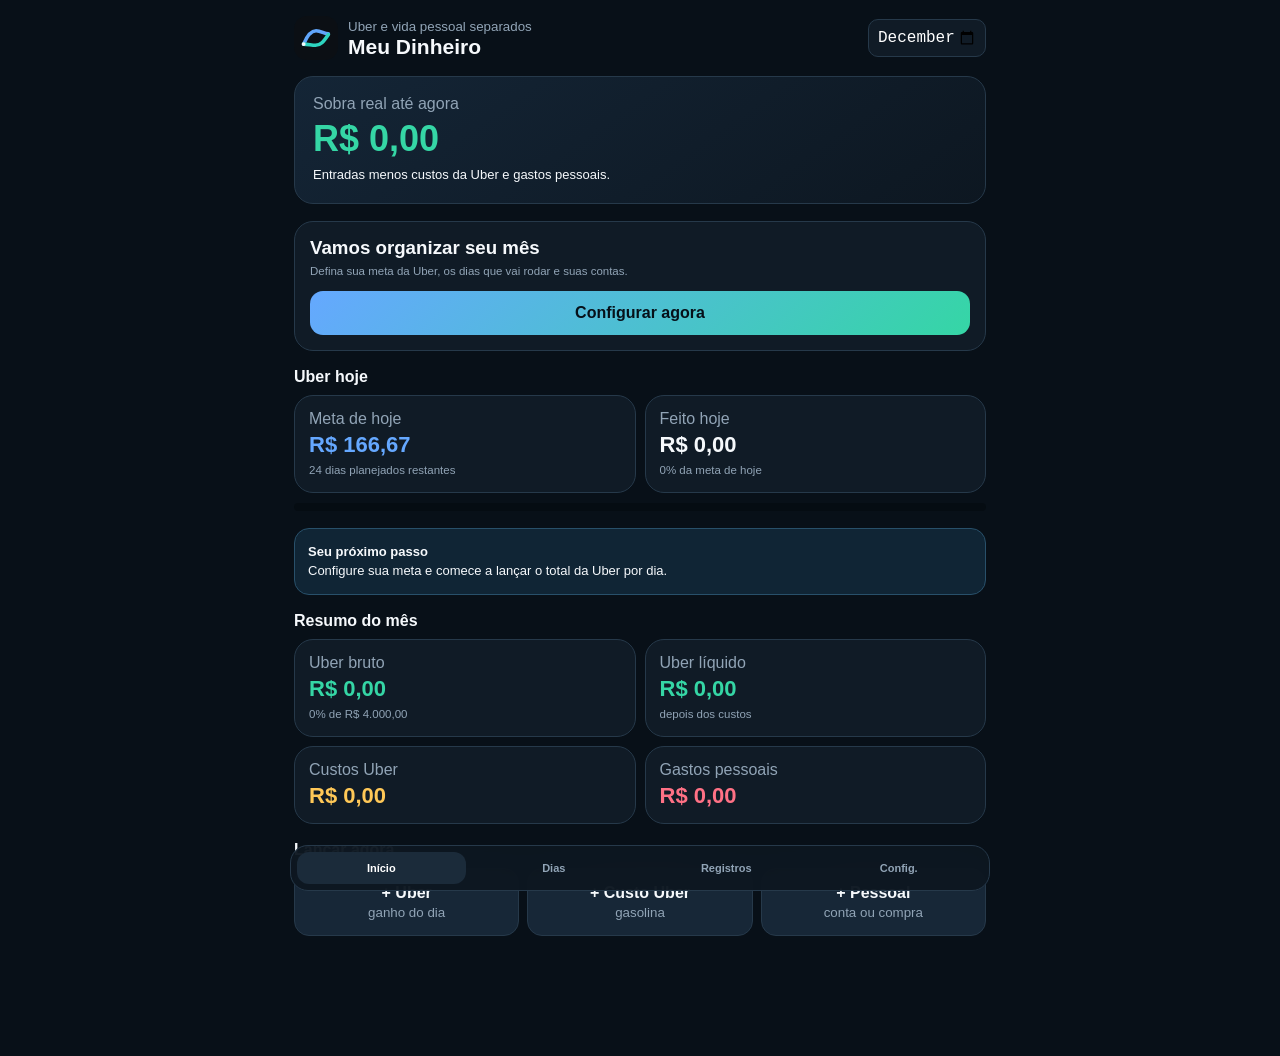
==== commit a4772ab1: "Organiza painel e metas mensais da Uber" ====
--- a/financeiro/index.html
+++ b/financeiro/index.html
@@ -1,167 +1,29 @@
-<!doctype html>
-<html lang="pt-BR">
-<head>
-<meta charset="utf-8">
-<meta name="viewport" content="width=device-width,initial-scale=1,viewport-fit=cover">
-<meta name="theme-color" content="#091018">
-<meta name="apple-mobile-web-app-capable" content="yes">
-<meta name="apple-mobile-web-app-status-bar-style" content="black-translucent">
-<meta name="apple-mobile-web-app-title" content="Meu Dinheiro">
-<link rel="manifest" href="./manifest.webmanifest">
-<link rel="icon" href="./icon.svg" type="image/svg+xml">
-<link rel="apple-touch-icon" sizes="180x180" href="./icons/icon-180.png">
-<title>Meu Dinheiro</title>
+<!doctype html><html lang="pt-BR"><head><meta charset="utf-8"><meta name="viewport" content="width=device-width,initial-scale=1,viewport-fit=cover"><meta name="theme-color" content="#081018"><link rel="manifest" href="./manifest.webmanifest"><link rel="icon" href="./icon.svg"><title>Meu Dinheiro</title>
 <style>
-:root{--bg:#091018;--card:#111a24;--card2:#172330;--line:#263544;--text:#f7f9fc;--muted:#91a0b3;--blue:#63a6ff;--green:#2dd4bf;--red:#fb7185;--yellow:#fbbf24}
-*{box-sizing:border-box}html,body{margin:0;min-height:100%;background:var(--bg);color:var(--text);font-family:-apple-system,BlinkMacSystemFont,"Segoe UI",Roboto,Arial,sans-serif}body{padding-bottom:92px}.app{max-width:680px;margin:auto;padding:calc(14px + env(safe-area-inset-top)) 15px 24px}
-header{display:flex;align-items:center;justify-content:space-between;gap:12px;margin:3px 0 18px}.brand{display:flex;align-items:center;gap:11px}.logo{width:46px;height:46px;border-radius:14px;display:block;box-shadow:0 10px 24px #0006}.brand small,.muted{color:var(--muted)}.brand h1{font-size:22px;margin:1px 0}.pill{font-size:12px;padding:8px 10px;border:1px solid var(--line);border-radius:999px;color:#dbeafe;background:#101923}
-.panel{display:none}.panel.active{display:block}.hero,.card,.box{background:var(--card);border:1px solid var(--line);border-radius:21px}.hero{padding:19px;background:linear-gradient(145deg,#13202d,#0e1721)}.hero .label,.label{font-size:12px;color:var(--muted)}.heroValue{font-size:38px;font-weight:900;letter-spacing:-1.4px;margin:5px 0}.heroText{font-size:14px;line-height:1.5;color:#cbd5e1}.ok{color:var(--green)}.bad{color:var(--red)}.blue{color:var(--blue)}.warn{color:var(--yellow)}
-.sec{margin-top:18px}.sec h2{font-size:16px;margin:0 0 10px}.grid{display:grid;grid-template-columns:1fr 1fr;gap:9px}.card{padding:15px}.value{font-size:24px;font-weight:900;margin-top:4px}.hint{font-size:12px;color:var(--muted);line-height:1.45;margin-top:5px}.advisor{padding:15px;border:1px solid #274457;background:#102534;border-radius:18px;font-size:14px;line-height:1.5}.advisor b{display:block;margin-bottom:4px}
-.rows{display:flex;flex-direction:column;gap:8px}.row{display:flex;align-items:center;justify-content:space-between;padding:13px 14px;border-radius:15px;background:var(--card);border:1px solid var(--line)}.row span{font-size:13px;color:var(--muted)}
-.quick{display:grid;grid-template-columns:repeat(3,1fr);gap:8px}button{appearance:none;border:0;font:inherit;cursor:pointer}.quick button,.secondary{background:var(--card2);border:1px solid var(--line);color:var(--text)}.quick button{min-height:72px;border-radius:17px;font-weight:850}.quick small{display:block;color:var(--muted);font-weight:500;margin-top:4px}.primary,.secondary{width:100%;padding:14px;border-radius:14px;font-weight:850}.primary{background:linear-gradient(135deg,var(--blue),var(--green));color:#061019}
-.form{padding:15px}.field{margin-bottom:12px}.field label{display:block;font-size:12px;color:var(--muted);margin-bottom:6px}input,select{width:100%;padding:13px;border-radius:12px;border:1px solid var(--line);background:#0a121a;color:#fff;font-size:16px;outline:none}.bill{display:grid;grid-template-columns:1fr 108px 38px;gap:7px;margin-bottom:8px}.bill input{padding:10px;font-size:14px}.remove{border-radius:11px;background:#2b151b;color:#fecdd3;border:1px solid #633141}.notice{padding:13px;border:1px dashed var(--line);border-radius:14px;color:#cbd5e1;font-size:13px;line-height:1.45;background:#0c151e}
-.list{display:flex;flex-direction:column;gap:8px}.item{display:flex;justify-content:space-between;gap:10px;padding:13px;border:1px solid var(--line);border-radius:15px;background:var(--card)}.item b{display:block;font-size:14px}.item small{color:var(--muted)}.empty{text-align:center;padding:24px;color:var(--muted);border:1px dashed var(--line);border-radius:16px}
-.tabs{position:fixed;left:50%;transform:translateX(-50%);bottom:calc(10px + env(safe-area-inset-bottom));width:min(660px,calc(100% - 18px));display:grid;grid-template-columns:repeat(3,1fr);gap:5px;padding:7px;border-radius:19px;border:1px solid var(--line);background:#0d151eee;backdrop-filter:blur(18px);z-index:30}.tab{padding:11px;border-radius:13px;background:transparent;color:var(--muted);font-size:12px;font-weight:800}.tab.active{background:#1a2836;color:white}
-.modal{display:none;position:fixed;inset:0;background:#000b;align-items:flex-end;justify-content:center;z-index:50}.modal.open{display:flex}.sheet{width:min(680px,100%);background:#0e1720;border-radius:24px 24px 0 0;border:1px solid var(--line);padding:19px 16px calc(23px + env(safe-area-inset-bottom))}.sheetHead{display:flex;align-items:center;justify-content:space-between;margin-bottom:12px}.sheetHead h2{font-size:19px;margin:0}.close{width:38px;height:38px;border-radius:50%;background:var(--card2);color:white}
-.setup{padding:17px}.setupHead{display:flex;gap:10px;align-items:center;margin-bottom:12px}.setupHead img{width:42px;height:42px;border-radius:13px}
-@media(max-width:460px){.heroValue{font-size:33px}.grid{grid-template-columns:1fr 1fr}.quick button{font-size:13px}.bill{grid-template-columns:1fr 94px 36px}.brand h1{font-size:20px}.logo{width:42px;height:42px}}
-</style>
-</head>
-<body>
-<div class="app">
-<header>
-  <div class="brand"><img class="logo" src="./icon.svg" alt="Meu Dinheiro"><div><small>Seu dinheiro sem complicação</small><h1>Meu Dinheiro</h1></div></div>
-  <div class="pill" id="month"></div>
-</header>
-
-<section id="home" class="panel active">
-  <div class="hero">
-    <div class="label">Previsão para o fim do mês</div>
-    <div class="heroValue" id="projection">R$ 0</div>
-    <div class="heroText" id="projectionText">Cadastre sua renda e suas contas. Eu faço o resto.</div>
-  </div>
-
-  <div class="sec" id="setupCard">
-    <div class="box setup">
-      <div class="setupHead"><img src="./icon.svg" alt=""><div><b>Vamos organizar seu mês</b><div class="hint">Você me fala o que entra e o que sai.</div></div></div>
-      <button class="primary" onclick="go('plan')">Configurar agora</button>
-    </div>
-  </div>
-
-  <div class="sec"><h2>Hoje</h2><div class="grid">
-    <div class="card"><div class="label">Meta de Uber</div><div class="value blue" id="target">R$ 0</div><div class="hint" id="targetHint">Ajustada ao seu mês.</div></div>
-    <div class="card"><div class="label">Feito hoje</div><div class="value" id="today">R$ 0</div><div class="hint" id="todayHint">0% da meta</div></div>
-  </div></div>
-
-  <div class="sec"><div class="advisor"><b>O que eu faria agora</b><span id="advice">Configure seu planejamento. Depois eu vou recalculando tudo conforme você lança seus valores.</span></div></div>
-
-  <div class="sec"><h2>Seu mês</h2><div class="rows">
-    <div class="row"><span>Entradas</span><b class="ok" id="income">R$ 0</b></div>
-    <div class="row"><span>Gastos</span><b class="bad" id="expenses">R$ 0</b></div>
-    <div class="row"><span>Separar do Uber</span><b class="warn" id="reserve">R$ 0</b></div>
-    <div class="row"><span>Uber que ainda falta</span><b class="blue" id="remaining">R$ 0</b></div>
-  </div></div>
-
-  <div class="sec"><h2>Lançar rápido</h2><div class="quick">
-    <button onclick="openTxn('uber')">+ Uber<small>corridas</small></button>
-    <button onclick="openTxn('expense')">+ Gasto<small>saída</small></button>
-    <button onclick="openTxn('income')">+ Receita<small>extra</small></button>
-  </div></div>
-</section>
-
-<section id="moves" class="panel">
-  <div class="notice" id="summary">Seus lançamentos deste mês aparecem aqui.</div>
-  <div class="sec"><div class="list" id="list"></div></div>
-</section>
-
-<section id="plan" class="panel">
-  <div class="box form">
-    <div class="field"><label>Quanto entra garantido no mês?</label><input id="salary" type="number" inputmode="decimal" placeholder="Ex.: 2600"></div>
-    <div class="field"><label>Quanto quer que sobre no fim do mês?</label><input id="goal" type="number" inputmode="decimal" placeholder="Ex.: 500"></div>
-    <div class="grid">
-      <div class="field"><label>Dias de Uber no mês</label><input id="days" type="number" inputmode="numeric" placeholder="Ex.: 12"></div>
-      <div class="field"><label>% para combustível/manutenção</label><input id="pct" type="number" inputmode="decimal" placeholder="Ex.: 25"></div>
-    </div>
-    <div class="notice" id="preview">Eu vou transformar esses números em uma meta diária.</div>
-  </div>
-
-  <div class="sec"><h2>Contas fixas</h2><div class="box form">
-    <div id="bills"></div>
-    <button class="secondary" onclick="addBill()">+ Adicionar conta</button>
-  </div></div>
-
-  <div class="sec"><button class="primary" onclick="savePlan()">Salvar planejamento</button></div>
-</section>
-</div>
-
-<nav class="tabs">
-  <button class="tab active" data-p="home">Início</button>
-  <button class="tab" data-p="moves">Lançamentos</button>
-  <button class="tab" data-p="plan">Planejamento</button>
-</nav>
-
-<div class="modal" id="modal"><div class="sheet">
-  <div class="sheetHead"><h2 id="mtitle">Novo lançamento</h2><button class="close" onclick="closeTxn()">×</button></div>
-  <div class="field"><label>Tipo</label><select id="type"><option value="uber">Ganho Uber</option><option value="income">Outra receita</option><option value="expense">Gasto</option></select></div>
-  <div class="field"><label>Valor</label><input id="amount" type="number" inputmode="decimal" placeholder="R$ 0,00"></div>
-  <div class="field"><label>Descrição</label><input id="desc" placeholder="Ex.: gasolina, mercado, Uber"></div>
-  <div class="field"><label>Data</label><input id="date" type="date"></div>
-  <button class="primary" onclick="addTxn()">Salvar</button>
-</div></div>
-
+:root{--bg:#081018;--card:#101b26;--line:#26394a;--text:#f6f9fc;--muted:#91a4b6;--green:#35d6a5;--blue:#65a8ff;--red:#ff7185;--yellow:#ffc857}*{box-sizing:border-box}body{margin:0;background:var(--bg);color:var(--text);font-family:-apple-system,BlinkMacSystemFont,"Segoe UI",sans-serif;padding-bottom:90px}.app{max-width:720px;margin:auto;padding:16px 14px 30px}header{display:flex;justify-content:space-between;align-items:center;margin-bottom:16px}.brand{display:flex;gap:10px;align-items:center}.logo{width:44px;height:44px;border-radius:13px}.brand h1{font-size:21px;margin:0}.brand small,.label,.hint,.muted{color:var(--muted)}.month{width:118px;background:#101b26;color:white;border:1px solid var(--line);border-radius:10px;padding:8px}.panel{display:none}.panel.active{display:block}.hero,.card,.box{background:var(--card);border:1px solid var(--line);border-radius:19px}.hero{padding:18px;background:linear-gradient(145deg,#142536,#0d1721)}.heroValue{font-size:36px;font-weight:900;margin:5px 0}.heroText,.notice,.advisor{font-size:13px;line-height:1.5}.ok{color:var(--green)}.bad{color:var(--red)}.blue{color:var(--blue)}.warn{color:var(--yellow)}.sec{margin-top:17px}.sec h2{font-size:16px;margin:0 0 9px}.grid{display:grid;grid-template-columns:1fr 1fr;gap:9px}.card{padding:14px}.value{font-size:22px;font-weight:900;margin-top:4px}.hint{font-size:11.5px;line-height:1.4;margin-top:4px}.progress{height:8px;background:#050c12;border-radius:99px;overflow:hidden;margin-top:10px}.progress i{display:block;height:100%;background:linear-gradient(90deg,var(--blue),var(--green))}.advisor,.notice{padding:13px;border:1px solid #28506a;border-radius:15px;background:#102535}.advisor b{display:block}.rows{display:flex;flex-direction:column;gap:8px}.row{display:flex;justify-content:space-between;align-items:center;padding:13px;border:1px solid var(--line);border-radius:14px;background:var(--card)}.row small{color:var(--muted)}.quick{display:grid;grid-template-columns:repeat(3,1fr);gap:8px}button{border:0;cursor:pointer;font:inherit}.quick button,.secondary{color:var(--text);background:#172737;border:1px solid var(--line)}.quick button{min-height:68px;border-radius:15px;font-weight:800}.quick small{display:block;color:var(--muted);font-weight:500;margin-top:3px}.primary,.secondary{width:100%;padding:13px;border-radius:13px;font-weight:850}.primary{background:linear-gradient(135deg,var(--blue),var(--green));color:#061019}.form{padding:15px}.field{margin-bottom:11px}.field label{display:block;color:var(--muted);font-size:12px;margin-bottom:5px}input,select{width:100%;padding:12px;border-radius:11px;border:1px solid var(--line);background:#071019;color:#fff;font-size:16px}.bill{display:grid;grid-template-columns:1fr 105px 36px;gap:6px;margin-bottom:7px}.bill input{font-size:13px;padding:10px}.remove{background:#35161d;color:#ffc4ce;border-radius:10px}.tabs{position:fixed;left:50%;transform:translateX(-50%);bottom:9px;width:min(700px,calc(100% - 16px));display:grid;grid-template-columns:repeat(4,1fr);gap:4px;padding:6px;border-radius:18px;background:#0d1721ee;border:1px solid var(--line);backdrop-filter:blur(18px)}.tab{padding:10px 3px;border-radius:12px;background:none;color:var(--muted);font-size:11px;font-weight:800}.tab.active{background:#1b2b3a;color:#fff}.modal{display:none;position:fixed;inset:0;background:#000c;align-items:flex-end;justify-content:center;z-index:10}.modal.open{display:flex}.sheet{width:min(720px,100%);background:#0e1822;border-radius:23px 23px 0 0;padding:18px 15px 25px}.head{display:flex;justify-content:space-between;align-items:center}.close{width:36px;height:36px;border-radius:50%;background:#182938;color:white}.empty{text-align:center;padding:22px;color:var(--muted);border:1px dashed var(--line);border-radius:14px}.danger{margin-top:8px;color:#ffc4ce;background:#35161d}.setup{padding:15px}.setup h3{margin:0 0 4px}@media(max-width:430px){.heroValue{font-size:31px}.value{font-size:19px}.quick button{font-size:12px}.brand small{display:none}}
+</style></head><body><div class="app">
+<header><div class="brand"><img class="logo" src="./icon.svg"><div><small>Uber e vida pessoal separados</small><h1>Meu Dinheiro</h1></div></div><input id="month" class="month" type="month"></header>
+<section id="home" class="panel active"><div class="hero"><div class="label">Sobra real até agora</div><div id="surplus" class="heroValue"></div><div id="surplusText" class="heroText"></div></div>
+<div id="setup" class="sec box setup"><h3>Vamos organizar seu mês</h3><div class="hint">Defina sua meta da Uber, os dias que vai rodar e suas contas.</div><button class="primary" style="margin-top:12px" onclick="go('plan')">Configurar agora</button></div>
+<div class="sec"><h2>Uber hoje</h2><div class="grid"><div class="card"><div class="label">Meta de hoje</div><div id="target" class="value blue"></div><div id="targetHint" class="hint"></div></div><div class="card"><div class="label">Feito hoje</div><div id="today" class="value"></div><div id="todayHint" class="hint"></div></div></div><div class="progress"><i id="bar"></i></div></div>
+<div class="sec advisor"><b id="adviceTitle"></b><span id="advice"></span></div>
+<div class="sec"><h2>Resumo do mês</h2><div class="grid"><div class="card"><div class="label">Uber bruto</div><div id="gross" class="value ok"></div><div id="goalHint" class="hint"></div></div><div class="card"><div class="label">Uber líquido</div><div id="net" class="value ok"></div><div class="hint">depois dos custos</div></div><div class="card"><div class="label">Custos Uber</div><div id="uberCosts" class="value warn"></div></div><div class="card"><div class="label">Gastos pessoais</div><div id="personalCosts" class="value bad"></div></div></div></div>
+<div class="sec"><h2>Lançar agora</h2><div class="quick"><button onclick="openTxn('uber')">+ Uber<small>ganho do dia</small></button><button onclick="openTxn('uber_cost')">+ Custo Uber<small>gasolina</small></button><button onclick="openTxn('personal_cost')">+ Pessoal<small>conta ou compra</small></button></div></div></section>
+<section id="days" class="panel"><div id="story" class="notice"></div><div class="sec"><h2>Resultado por dia</h2><div id="dayList" class="rows"></div></div></section>
+<section id="moves" class="panel"><div id="summary" class="notice"></div><div class="sec"><div id="list" class="rows"></div></div></section>
+<section id="plan" class="panel"><div class="box form"><div class="field"><label>Meta de faturamento Uber no mês</label><input id="goal" type="number" placeholder="Ex.: 4000"></div><div class="grid"><div class="field"><label>Dias que vai rodar</label><input id="daysCount" type="number" placeholder="Ex.: 24"></div><div class="field"><label>Salário da empresa</label><input id="salary" type="number" placeholder="Ex.: 2600"></div></div><div id="planPreview" class="notice"></div></div><div class="sec"><h2>Contas fixas pessoais</h2><div class="box form"><div id="bills"></div><button class="secondary" onclick="addBill()">+ Adicionar conta</button></div></div><div class="sec"><button class="primary" onclick="savePlan()">Salvar planejamento</button><button class="secondary" style="margin-top:8px" onclick="exportData()">Baixar cópia dos dados</button><button class="secondary danger" onclick="resetMonth()">Apagar este mês</button></div><div class="sec notice"><b>Sincronização com a Uber</b><br>A conta comum de motorista não oferece conexão direta. Por enquanto, coloque o total do dia; todo o histórico e os cálculos ficam automáticos.</div></section></div>
+<nav class="tabs"><button class="tab active" data-p="home">Início</button><button class="tab" data-p="days">Dias</button><button class="tab" data-p="moves">Registros</button><button class="tab" data-p="plan">Config.</button></nav>
+<div id="modal" class="modal"><div class="sheet"><div class="head"><h2 id="modalTitle"></h2><button class="close" onclick="closeTxn()">×</button></div><div class="field"><label>Tipo</label><select id="type"><option value="uber">Ganho Uber</option><option value="uber_cost">Custo Uber</option><option value="salary">Salário/receita pessoal</option><option value="personal_cost">Gasto pessoal</option></select></div><div class="field"><label>Valor</label><input id="amount" type="number" placeholder="R$ 0,00"></div><div class="field"><label>Descrição</label><input id="desc" placeholder="Ex.: corridas, gasolina, mercado"></div><div class="field"><label>Data</label><input id="date" type="date"></div><button class="primary" onclick="addTxn()">Salvar lançamento</button></div></div>
 <script>
-const K='meuDinheiro_v3',D={setup:false,salary:0,bills:[],goal:0,days:12,pct:25,tx:[]};
-let S=load();
-function load(){try{return {...D,...JSON.parse(localStorage.getItem(K)||'{}')}}catch(e){return {...D}}}
-const $=id=>document.getElementById(id),n=v=>Math.max(0,Number(v)||0),money=v=>n(v).toLocaleString('pt-BR',{style:'currency',currency:'BRL'});
-const dayKey=(d=new Date())=>`${d.getFullYear()}-${String(d.getMonth()+1).padStart(2,'0')}-${String(d.getDate()).padStart(2,'0')}`;
-const monthKey=()=>dayKey().slice(0,7),monthTx=()=>S.tx.filter(t=>String(t.date).startsWith(monthKey())),fixed=()=>S.bills.reduce((a,b)=>a+n(b.amount),0);
-function stats(){
-  let uber=0,extra=0,varx=0,tx=monthTx();
-  tx.forEach(t=>t.type==='uber'?uber+=n(t.amount):t.type==='income'?extra+=n(t.amount):varx+=n(t.amount));
-  const f=fixed(),exp=f+varx,p=Math.min(.9,n(S.pct)/100),res=uber*p,dates=[...new Set(tx.filter(t=>t.type==='uber'&&n(t.amount)>0).map(t=>t.date))],done=dates.length,left=Math.max(1,n(S.days)-done);
-  const need=Math.max(0,(n(S.goal)+exp-n(S.salary)-extra)/(1-p)),remain=Math.max(0,need-uber),target=remain/left,avg=done?uber/done:0,projectedUber=done?uber+avg*left:need,proj=n(S.salary)+extra+projectedUber-exp-projectedUber*p,income=n(S.salary)+extra+uber;
-  return{uber,extra,varx,f,exp,res,done,left,need,remain,target,avg,proj,income};
-}
-function save(){localStorage.setItem(K,JSON.stringify(S));render()}
-function render(){
-  const c=stats(),now=new Date(),tod=monthTx().filter(t=>t.type==='uber'&&t.date===dayKey()).reduce((a,b)=>a+n(b.amount),0);
-  $('month').textContent=now.toLocaleDateString('pt-BR',{month:'short',year:'numeric'}).replace('.','');
-  $('setupCard').style.display=S.setup?'none':'block';
-  $('projection').textContent=money(Math.abs(c.proj));$('projection').className='heroValue '+(c.proj>=0?'ok':'bad');
-  $('projectionText').textContent=!S.setup?'Cadastre sua renda e suas contas. Eu faço o resto.':c.proj>=0?'Mantendo esse ritmo, esse valor deve sobrar depois das contas e da reserva do Uber.':'Nesse ritmo deve faltar esse valor. A meta diária abaixo já foi ajustada.';
-  $('target').textContent=money(c.target);$('targetHint').textContent=c.remain?`Faltam ${money(c.remain)} de Uber para fechar seu plano.`:'O necessário do mês já foi coberto.';
-  $('today').textContent=money(tod);$('todayHint').textContent=c.target?`${Math.round(tod/c.target*100)}% da meta de hoje`:'meta do mês coberta';
-  $('income').textContent=money(c.income);$('expenses').textContent=money(c.exp);$('reserve').textContent=money(c.res);$('remaining').textContent=money(c.remain);
-  $('advice').textContent=advice(c,tod);$('summary').textContent=`Neste mês: ${money(c.income)} entrou, ${money(c.exp)} saiu e ${money(c.res)} está reservado para custos do Uber.`;
-  renderList();fillPlan();
-}
-function advice(c,tod){
-  if(!S.setup)return 'Vá em Planejamento, coloque sua renda e suas contas. Depois é só registrar Uber e gastos.';
-  if(c.remain<=0)return 'Sua meta financeira do mês já está coberta. O que entrar além disso aumenta sua sobra.';
-  if(tod>=c.target&&c.target>0)return `Meta de hoje batida. Você fez ${money(tod-c.target)} acima do necessário hoje.`;
-  if(c.target>0)return `Para terminar o mês com ${money(S.goal)} sobrando, busque ${money(c.target)} por dia nos ${Math.ceil(c.left)} dias de Uber restantes.`;
-  return 'Seu mês está equilibrado. Continue registrando o que entra e o que sai.';
-}
-function renderList(){
-  const a=[...monthTx()].sort((x,y)=>y.date.localeCompare(x.date)||y.id-x.id);
-  $('list').innerHTML=a.length?a.map(t=>`<div class="item"><div><b>${esc(t.desc||name(t.type))}</b><small>${new Date(t.date+'T12:00:00').toLocaleDateString('pt-BR')} · ${name(t.type)}</small></div><div style="text-align:right"><b class="${t.type==='expense'?'bad':'ok'}">${t.type==='expense'?'-':'+'}${money(t.amount)}</b><br><button class="muted" style="background:none" onclick="delTxn(${t.id})">excluir</button></div></div>`).join(''):'<div class="empty">Nenhum lançamento neste mês.</div>';
-}
-function name(t){return t==='uber'?'Uber':t==='income'?'Receita':'Gasto'}function esc(v){return String(v).replace(/[&<>"']/g,c=>({'&':'&amp;','<':'&lt;','>':'&gt;','"':'&quot;',"'":'&#39;'}[c]))}
-function openTxn(t){$('type').value=t;$('amount').value='';$('desc').value='';$('date').value=dayKey();$('mtitle').textContent=t==='uber'?'Adicionar ganho de Uber':t==='expense'?'Adicionar gasto':'Adicionar receita';$('modal').classList.add('open');setTimeout(()=>$('amount').focus(),100)}
-function closeTxn(){$('modal').classList.remove('open')}
-function addTxn(){const a=n($('amount').value),d=$('date').value;if(!a||!d)return alert('Informe o valor e a data.');S.tx.push({id:Date.now(),type:$('type').value,amount:a,desc:$('desc').value.trim()||name($('type').value),date:d});save();closeTxn()}
-function delTxn(id){if(confirm('Excluir este lançamento?')){S.tx=S.tx.filter(t=>t.id!==id);save()}}
-function fillPlan(){
-  if(document.activeElement?.tagName==='INPUT')return;
-  $('salary').value=S.salary||'';$('goal').value=S.goal||'';$('days').value=S.days||'';$('pct').value=S.pct??25;
-  $('bills').innerHTML=S.bills.map((b,i)=>`<div class="bill"><input value="${esc(b.name)}" placeholder="Conta" oninput="S.bills[${i}].name=this.value"><input type="number" inputmode="decimal" value="${b.amount}" placeholder="Valor" oninput="S.bills[${i}].amount=n(this.value)"><button class="remove" onclick="removeBill(${i})">×</button></div>`).join('')||'<div class="hint" style="margin-bottom:10px">Nenhuma conta fixa ainda.</div>';
-  $('preview').textContent=`Com esses números, sua meta atual é ${money(stats().target)} por dia de Uber nos dias restantes.`;
-}
-function addBill(){S.bills.push({name:'',amount:0});fillPlan()}function removeBill(i){S.bills.splice(i,1);fillPlan()}
-function savePlan(){S.salary=n($('salary').value);S.goal=n($('goal').value);S.days=Math.max(1,n($('days').value)||1);S.pct=Math.min(90,n($('pct').value));S.bills=S.bills.filter(b=>n(b.amount)>0);S.setup=true;save();go('home')}
-function go(id){document.querySelectorAll('.panel').forEach(p=>p.classList.toggle('active',p.id===id));document.querySelectorAll('.tab').forEach(t=>t.classList.toggle('active',t.dataset.p===id));window.scrollTo({top:0,behavior:'smooth'});if(id==='plan')fillPlan()}
-document.querySelectorAll('.tab').forEach(t=>t.onclick=()=>go(t.dataset.p));$('modal').onclick=e=>{if(e.target===$('modal'))closeTxn()};render();
-if('serviceWorker' in navigator)window.addEventListener('load',()=>navigator.serviceWorker.register('./service-worker.js').catch(()=>{}));
-</script>
-</body></html>+const K='meuDinheiro_v4',OLD='meuDinheiro_v3',D={setup:false,salary:0,goal:4000,days:24,bills:[],tx:[]},$=id=>document.getElementById(id),num=v=>Math.max(0,Number(v)||0),money=v=>(Number(v)||0).toLocaleString('pt-BR',{style:'currency',currency:'BRL'});let S=load();
+function key(d=new Date()){return d.getFullYear()+'-'+String(d.getMonth()+1).padStart(2,'0')+'-'+String(d.getDate()).padStart(2,'0')}function mk(){return $('month').value||key().slice(0,7)}function load(){try{let x=JSON.parse(localStorage.getItem(K)||'null');if(x)return{...D,...x};let o=JSON.parse(localStorage.getItem(OLD)||'null');if(o)return{...D,setup:o.setup,salary:o.salary,goal:4000,days:o.days||24,bills:o.bills||[],tx:(o.tx||[]).map(t=>({...t,type:t.type==='expense'?'personal_cost':t.type==='income'?'salary':t.type}))}}catch(e){}return JSON.parse(JSON.stringify(D))}
+function txs(){return S.tx.filter(t=>String(t.date).startsWith(mk()))}function stats(){let gross=0,uc=0,pc=0,extra=0;txs().forEach(t=>t.type==='uber'?gross+=num(t.amount):t.type==='uber_cost'?uc+=num(t.amount):t.type==='personal_cost'?pc+=num(t.amount):extra+=num(t.amount));let worked=new Set(txs().filter(t=>t.type==='uber'&&num(t.amount)).map(t=>t.date)).size,left=Math.max(0,num(S.days)-worked),remain=Math.max(0,num(S.goal)-gross),target=left?remain/left:remain,avg=worked?gross/worked:0,fixed=S.bills.reduce((a,b)=>a+num(b.amount),0),net=gross-uc,personal=fixed+pc,income=num(S.salary)+extra,surplus=income+net-personal;return{gross,uc,pc,extra,worked,left,remain,target,avg,projected:worked?gross+avg*left:0,net,personal,income,surplus}}
+function save(){localStorage.setItem(K,JSON.stringify(S));render()}function render(){let c=stats(),today=txs().filter(t=>t.type==='uber'&&t.date===key()).reduce((a,t)=>a+num(t.amount),0),pct=c.target?Math.min(100,today/c.target*100):100;$('setup').style.display=S.setup?'none':'block';$('surplus').textContent=money(c.surplus);$('surplus').className='heroValue '+(c.surplus>=0?'ok':'bad');$('surplusText').textContent=c.surplus>=0?'Entradas menos custos da Uber e gastos pessoais.':'Até agora, seus gastos estão maiores que as entradas.';$('target').textContent=money(c.target);$('targetHint').textContent=c.left+' dias planejados restantes';$('today').textContent=money(today);$('todayHint').textContent=Math.round(pct)+'% da meta de hoje';$('bar').style.width=pct+'%';$('gross').textContent=money(c.gross);$('net').textContent=money(c.net);$('uberCosts').textContent=money(c.uc);$('personalCosts').textContent=money(c.personal);$('goalHint').textContent=Math.min(100,Math.round(c.gross/Math.max(1,S.goal)*100))+'% de '+money(S.goal);advice(c,today);$('summary').textContent='Uber: '+money(c.gross)+' bruto, '+money(c.net)+' líquido. Pessoal: '+money(c.income)+' entrou e '+money(c.personal)+' saiu.';renderDays(c);renderList();fillPlan()}
+function advice(c,t){let title='Seu próximo passo',text='Configure sua meta e comece a lançar o total da Uber por dia.';if(S.setup&&c.remain<=0){title='Meta mensal batida';text='Você passou da meta em '+money(c.gross-S.goal)+'. O que fizer agora aumenta seu resultado.'}else if(S.setup&&t>=c.target&&c.target){title='Meta de hoje batida';text='Você fez '+money(t-c.target)+' acima da meta de hoje.'}else if(S.setup){title='Para bater sua meta';text='Faltam '+money(c.remain)+'. Faça em média '+money(c.target)+' nos '+(c.left||1)+' dias restantes. Projeção no ritmo atual: '+money(c.projected)+'.'}$('adviceTitle').textContent=title;$('advice').textContent=text}
+function renderDays(c){let m={};txs().forEach(t=>{m[t.date]??={g:0,c:0};if(t.type==='uber')m[t.date].g+=num(t.amount);if(t.type==='uber_cost')m[t.date].c+=num(t.amount)});let a=Object.entries(m).filter(x=>x[1].g||x[1].c).sort((a,b)=>b[0].localeCompare(a[0]));$('dayList').innerHTML=a.length?a.map(([d,v])=>'<div class="row"><div><b>'+new Date(d+'T12:00').toLocaleDateString('pt-BR',{weekday:'short',day:'2-digit',month:'2-digit'})+'</b><br><small>Bruto '+money(v.g)+' · custos '+money(v.c)+'</small></div><b class="'+(v.g-v.c>=0?'ok':'bad')+'">'+money(v.g-v.c)+' líquido</b></div>').join(''):'<div class="empty">Nenhum dia de Uber registrado.</div>';$('story').textContent=c.worked?'Você rodou '+c.worked+' dias, fez média de '+money(c.avg)+' e acumulou '+money(c.net)+' líquido na Uber.':'Registre cada dia para acompanhar sua média e evolução.'}
+const names={uber:'Ganho Uber',uber_cost:'Custo Uber',salary:'Salário/receita pessoal',personal_cost:'Gasto pessoal'};function esc(v){return String(v).replace(/[&<>"']/g,c=>({'&':'&amp;','<':'&lt;','>':'&gt;','"':'&quot;',"'":'&#39;'}[c]))}function renderList(){let a=[...txs()].sort((x,y)=>y.date.localeCompare(x.date)||y.id-x.id);$('list').innerHTML=a.length?a.map(t=>'<div class="row"><div><b>'+esc(t.desc||names[t.type])+'</b><br><small>'+new Date(t.date+'T12:00').toLocaleDateString('pt-BR')+' · '+names[t.type]+'</small></div><div><b class="'+(['uber','salary'].includes(t.type)?'ok':'bad')+'">'+(['uber','salary'].includes(t.type)?'+':'-')+money(t.amount)+'</b><br><button class="muted" style="background:none" onclick="delTxn('+t.id+')">excluir</button></div></div>').join(''):'<div class="empty">Nenhum lançamento neste mês.</div>'}
+function openTxn(t){$('type').value=t;$('amount').value='';$('desc').value='';$('date').value=key();$('modalTitle').textContent=names[t];$('modal').classList.add('open')}function closeTxn(){$('modal').classList.remove('open')}function addTxn(){let amount=num($('amount').value),date=$('date').value;if(!amount||!date)return alert('Informe o valor e a data.');S.tx.push({id:Date.now(),type:$('type').value,amount,desc:$('desc').value.trim()||names[$('type').value],date});save();closeTxn()}function delTxn(id){if(confirm('Excluir este lançamento?')){S.tx=S.tx.filter(t=>t.id!==id);save()}}
+function fillPlan(){if(document.activeElement?.tagName==='INPUT')return;$('goal').value=S.goal||'';$('daysCount').value=S.days||'';$('salary').value=S.salary||'';$('bills').innerHTML=S.bills.length?S.bills.map((b,i)=>'<div class="bill"><input value="'+esc(b.name)+'" placeholder="Conta" oninput="S.bills['+i+'].name=this.value"><input type="number" value="'+b.amount+'" placeholder="Valor" oninput="S.bills['+i+'].amount=num(this.value)"><button class="remove" onclick="removeBill('+i+')">×</button></div>').join(''):'<div class="hint" style="margin-bottom:10px">Nenhuma conta fixa cadastrada.</div>';$('planPreview').textContent='Meta base: '+money(num(S.goal)/Math.max(1,num(S.days)))+' por dia. Ela se ajusta a cada lançamento.'}function addBill(){S.bills.push({name:'',amount:0});fillPlan()}function removeBill(i){S.bills.splice(i,1);fillPlan()}function savePlan(){S.goal=num($('goal').value);S.days=Math.max(1,num($('daysCount').value));S.salary=num($('salary').value);S.bills=S.bills.filter(b=>num(b.amount));S.setup=true;save();go('home')}
+function go(id){document.querySelectorAll('.panel').forEach(p=>p.classList.toggle('active',p.id===id));document.querySelectorAll('.tab').forEach(t=>t.classList.toggle('active',t.dataset.p===id));scrollTo(0,0)}function resetMonth(){if(confirm('Apagar os lançamentos do mês selecionado?')){S.tx=S.tx.filter(t=>!String(t.date).startsWith(mk()));save()}}function exportData(){let a=document.createElement('a');a.href=URL.createObjectURL(new Blob([JSON.stringify(S,null,2)],{type:'application/json'}));a.download='meu-dinheiro-backup.json';a.click()}
+$('month').value=key().slice(0,7);$('month').onchange=render;document.querySelectorAll('.tab').forEach(t=>t.onclick=()=>go(t.dataset.p));$('modal').onclick=e=>{if(e.target===$('modal'))closeTxn()};render();if('serviceWorker'in navigator)addEventListener('load',()=>navigator.serviceWorker.register('./service-worker.js'));
+</script></body></html>
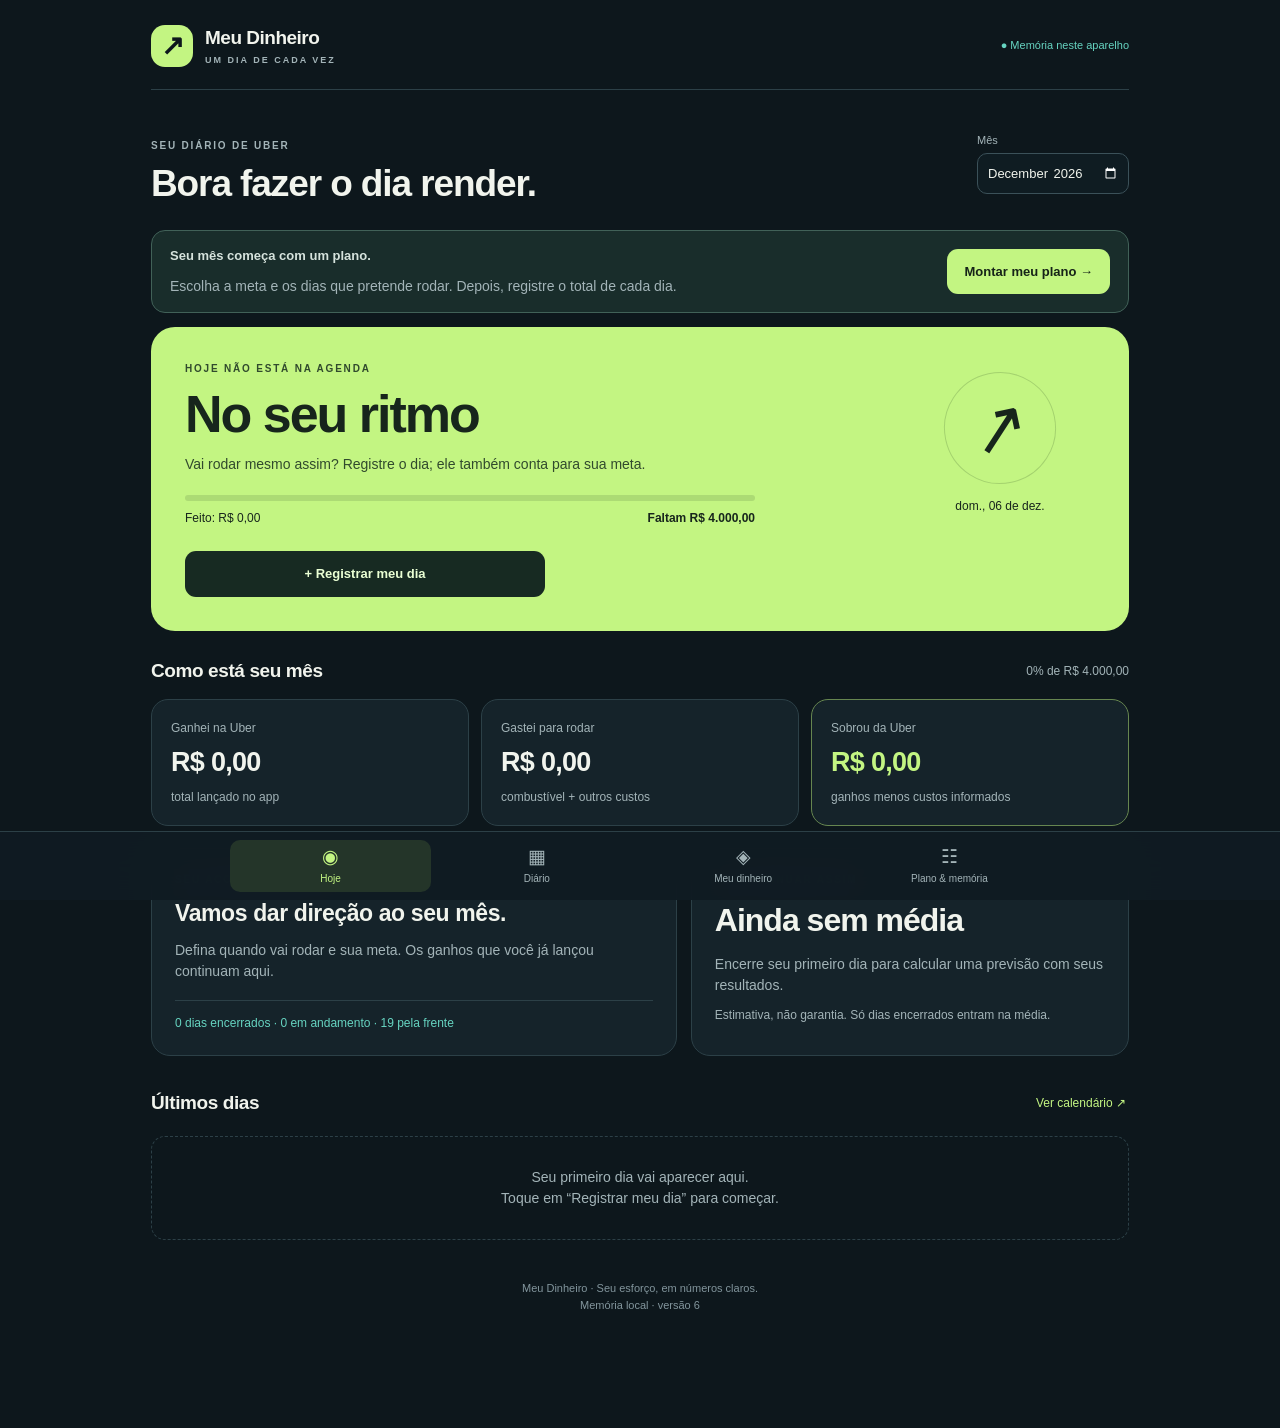
==== commit ea13d7a3: "Adiciona diário de Uber com memória mensal, metas, backup e acompanhamento" ====
--- a/financeiro/index.html
+++ b/financeiro/index.html
@@ -1,29 +1,45 @@
-<!doctype html><html lang="pt-BR"><head><meta charset="utf-8"><meta name="viewport" content="width=device-width,initial-scale=1,viewport-fit=cover"><meta name="theme-color" content="#081018"><link rel="manifest" href="./manifest.webmanifest"><link rel="icon" href="./icon.svg"><title>Meu Dinheiro</title>
-<style>
-:root{--bg:#081018;--card:#101b26;--line:#26394a;--text:#f6f9fc;--muted:#91a4b6;--green:#35d6a5;--blue:#65a8ff;--red:#ff7185;--yellow:#ffc857}*{box-sizing:border-box}body{margin:0;background:var(--bg);color:var(--text);font-family:-apple-system,BlinkMacSystemFont,"Segoe UI",sans-serif;padding-bottom:90px}.app{max-width:720px;margin:auto;padding:16px 14px 30px}header{display:flex;justify-content:space-between;align-items:center;margin-bottom:16px}.brand{display:flex;gap:10px;align-items:center}.logo{width:44px;height:44px;border-radius:13px}.brand h1{font-size:21px;margin:0}.brand small,.label,.hint,.muted{color:var(--muted)}.month{width:118px;background:#101b26;color:white;border:1px solid var(--line);border-radius:10px;padding:8px}.panel{display:none}.panel.active{display:block}.hero,.card,.box{background:var(--card);border:1px solid var(--line);border-radius:19px}.hero{padding:18px;background:linear-gradient(145deg,#142536,#0d1721)}.heroValue{font-size:36px;font-weight:900;margin:5px 0}.heroText,.notice,.advisor{font-size:13px;line-height:1.5}.ok{color:var(--green)}.bad{color:var(--red)}.blue{color:var(--blue)}.warn{color:var(--yellow)}.sec{margin-top:17px}.sec h2{font-size:16px;margin:0 0 9px}.grid{display:grid;grid-template-columns:1fr 1fr;gap:9px}.card{padding:14px}.value{font-size:22px;font-weight:900;margin-top:4px}.hint{font-size:11.5px;line-height:1.4;margin-top:4px}.progress{height:8px;background:#050c12;border-radius:99px;overflow:hidden;margin-top:10px}.progress i{display:block;height:100%;background:linear-gradient(90deg,var(--blue),var(--green))}.advisor,.notice{padding:13px;border:1px solid #28506a;border-radius:15px;background:#102535}.advisor b{display:block}.rows{display:flex;flex-direction:column;gap:8px}.row{display:flex;justify-content:space-between;align-items:center;padding:13px;border:1px solid var(--line);border-radius:14px;background:var(--card)}.row small{color:var(--muted)}.quick{display:grid;grid-template-columns:repeat(3,1fr);gap:8px}button{border:0;cursor:pointer;font:inherit}.quick button,.secondary{color:var(--text);background:#172737;border:1px solid var(--line)}.quick button{min-height:68px;border-radius:15px;font-weight:800}.quick small{display:block;color:var(--muted);font-weight:500;margin-top:3px}.primary,.secondary{width:100%;padding:13px;border-radius:13px;font-weight:850}.primary{background:linear-gradient(135deg,var(--blue),var(--green));color:#061019}.form{padding:15px}.field{margin-bottom:11px}.field label{display:block;color:var(--muted);font-size:12px;margin-bottom:5px}input,select{width:100%;padding:12px;border-radius:11px;border:1px solid var(--line);background:#071019;color:#fff;font-size:16px}.bill{display:grid;grid-template-columns:1fr 105px 36px;gap:6px;margin-bottom:7px}.bill input{font-size:13px;padding:10px}.remove{background:#35161d;color:#ffc4ce;border-radius:10px}.tabs{position:fixed;left:50%;transform:translateX(-50%);bottom:9px;width:min(700px,calc(100% - 16px));display:grid;grid-template-columns:repeat(4,1fr);gap:4px;padding:6px;border-radius:18px;background:#0d1721ee;border:1px solid var(--line);backdrop-filter:blur(18px)}.tab{padding:10px 3px;border-radius:12px;background:none;color:var(--muted);font-size:11px;font-weight:800}.tab.active{background:#1b2b3a;color:#fff}.modal{display:none;position:fixed;inset:0;background:#000c;align-items:flex-end;justify-content:center;z-index:10}.modal.open{display:flex}.sheet{width:min(720px,100%);background:#0e1822;border-radius:23px 23px 0 0;padding:18px 15px 25px}.head{display:flex;justify-content:space-between;align-items:center}.close{width:36px;height:36px;border-radius:50%;background:#182938;color:white}.empty{text-align:center;padding:22px;color:var(--muted);border:1px dashed var(--line);border-radius:14px}.danger{margin-top:8px;color:#ffc4ce;background:#35161d}.setup{padding:15px}.setup h3{margin:0 0 4px}@media(max-width:430px){.heroValue{font-size:31px}.value{font-size:19px}.quick button{font-size:12px}.brand small{display:none}}
-</style></head><body><div class="app">
-<header><div class="brand"><img class="logo" src="./icon.svg"><div><small>Uber e vida pessoal separados</small><h1>Meu Dinheiro</h1></div></div><input id="month" class="month" type="month"></header>
-<section id="home" class="panel active"><div class="hero"><div class="label">Sobra real até agora</div><div id="surplus" class="heroValue"></div><div id="surplusText" class="heroText"></div></div>
-<div id="setup" class="sec box setup"><h3>Vamos organizar seu mês</h3><div class="hint">Defina sua meta da Uber, os dias que vai rodar e suas contas.</div><button class="primary" style="margin-top:12px" onclick="go('plan')">Configurar agora</button></div>
-<div class="sec"><h2>Uber hoje</h2><div class="grid"><div class="card"><div class="label">Meta de hoje</div><div id="target" class="value blue"></div><div id="targetHint" class="hint"></div></div><div class="card"><div class="label">Feito hoje</div><div id="today" class="value"></div><div id="todayHint" class="hint"></div></div></div><div class="progress"><i id="bar"></i></div></div>
-<div class="sec advisor"><b id="adviceTitle"></b><span id="advice"></span></div>
-<div class="sec"><h2>Resumo do mês</h2><div class="grid"><div class="card"><div class="label">Uber bruto</div><div id="gross" class="value ok"></div><div id="goalHint" class="hint"></div></div><div class="card"><div class="label">Uber líquido</div><div id="net" class="value ok"></div><div class="hint">depois dos custos</div></div><div class="card"><div class="label">Custos Uber</div><div id="uberCosts" class="value warn"></div></div><div class="card"><div class="label">Gastos pessoais</div><div id="personalCosts" class="value bad"></div></div></div></div>
-<div class="sec"><h2>Lançar agora</h2><div class="quick"><button onclick="openTxn('uber')">+ Uber<small>ganho do dia</small></button><button onclick="openTxn('uber_cost')">+ Custo Uber<small>gasolina</small></button><button onclick="openTxn('personal_cost')">+ Pessoal<small>conta ou compra</small></button></div></div></section>
-<section id="days" class="panel"><div id="story" class="notice"></div><div class="sec"><h2>Resultado por dia</h2><div id="dayList" class="rows"></div></div></section>
-<section id="moves" class="panel"><div id="summary" class="notice"></div><div class="sec"><div id="list" class="rows"></div></div></section>
-<section id="plan" class="panel"><div class="box form"><div class="field"><label>Meta de faturamento Uber no mês</label><input id="goal" type="number" placeholder="Ex.: 4000"></div><div class="grid"><div class="field"><label>Dias que vai rodar</label><input id="daysCount" type="number" placeholder="Ex.: 24"></div><div class="field"><label>Salário da empresa</label><input id="salary" type="number" placeholder="Ex.: 2600"></div></div><div id="planPreview" class="notice"></div></div><div class="sec"><h2>Contas fixas pessoais</h2><div class="box form"><div id="bills"></div><button class="secondary" onclick="addBill()">+ Adicionar conta</button></div></div><div class="sec"><button class="primary" onclick="savePlan()">Salvar planejamento</button><button class="secondary" style="margin-top:8px" onclick="exportData()">Baixar cópia dos dados</button><button class="secondary danger" onclick="resetMonth()">Apagar este mês</button></div><div class="sec notice"><b>Sincronização com a Uber</b><br>A conta comum de motorista não oferece conexão direta. Por enquanto, coloque o total do dia; todo o histórico e os cálculos ficam automáticos.</div></section></div>
-<nav class="tabs"><button class="tab active" data-p="home">Início</button><button class="tab" data-p="days">Dias</button><button class="tab" data-p="moves">Registros</button><button class="tab" data-p="plan">Config.</button></nav>
-<div id="modal" class="modal"><div class="sheet"><div class="head"><h2 id="modalTitle"></h2><button class="close" onclick="closeTxn()">×</button></div><div class="field"><label>Tipo</label><select id="type"><option value="uber">Ganho Uber</option><option value="uber_cost">Custo Uber</option><option value="salary">Salário/receita pessoal</option><option value="personal_cost">Gasto pessoal</option></select></div><div class="field"><label>Valor</label><input id="amount" type="number" placeholder="R$ 0,00"></div><div class="field"><label>Descrição</label><input id="desc" placeholder="Ex.: corridas, gasolina, mercado"></div><div class="field"><label>Data</label><input id="date" type="date"></div><button class="primary" onclick="addTxn()">Salvar lançamento</button></div></div>
-<script>
-const K='meuDinheiro_v4',OLD='meuDinheiro_v3',D={setup:false,salary:0,goal:4000,days:24,bills:[],tx:[]},$=id=>document.getElementById(id),num=v=>Math.max(0,Number(v)||0),money=v=>(Number(v)||0).toLocaleString('pt-BR',{style:'currency',currency:'BRL'});let S=load();
-function key(d=new Date()){return d.getFullYear()+'-'+String(d.getMonth()+1).padStart(2,'0')+'-'+String(d.getDate()).padStart(2,'0')}function mk(){return $('month').value||key().slice(0,7)}function load(){try{let x=JSON.parse(localStorage.getItem(K)||'null');if(x)return{...D,...x};let o=JSON.parse(localStorage.getItem(OLD)||'null');if(o)return{...D,setup:o.setup,salary:o.salary,goal:4000,days:o.days||24,bills:o.bills||[],tx:(o.tx||[]).map(t=>({...t,type:t.type==='expense'?'personal_cost':t.type==='income'?'salary':t.type}))}}catch(e){}return JSON.parse(JSON.stringify(D))}
-function txs(){return S.tx.filter(t=>String(t.date).startsWith(mk()))}function stats(){let gross=0,uc=0,pc=0,extra=0;txs().forEach(t=>t.type==='uber'?gross+=num(t.amount):t.type==='uber_cost'?uc+=num(t.amount):t.type==='personal_cost'?pc+=num(t.amount):extra+=num(t.amount));let worked=new Set(txs().filter(t=>t.type==='uber'&&num(t.amount)).map(t=>t.date)).size,left=Math.max(0,num(S.days)-worked),remain=Math.max(0,num(S.goal)-gross),target=left?remain/left:remain,avg=worked?gross/worked:0,fixed=S.bills.reduce((a,b)=>a+num(b.amount),0),net=gross-uc,personal=fixed+pc,income=num(S.salary)+extra,surplus=income+net-personal;return{gross,uc,pc,extra,worked,left,remain,target,avg,projected:worked?gross+avg*left:0,net,personal,income,surplus}}
-function save(){localStorage.setItem(K,JSON.stringify(S));render()}function render(){let c=stats(),today=txs().filter(t=>t.type==='uber'&&t.date===key()).reduce((a,t)=>a+num(t.amount),0),pct=c.target?Math.min(100,today/c.target*100):100;$('setup').style.display=S.setup?'none':'block';$('surplus').textContent=money(c.surplus);$('surplus').className='heroValue '+(c.surplus>=0?'ok':'bad');$('surplusText').textContent=c.surplus>=0?'Entradas menos custos da Uber e gastos pessoais.':'Até agora, seus gastos estão maiores que as entradas.';$('target').textContent=money(c.target);$('targetHint').textContent=c.left+' dias planejados restantes';$('today').textContent=money(today);$('todayHint').textContent=Math.round(pct)+'% da meta de hoje';$('bar').style.width=pct+'%';$('gross').textContent=money(c.gross);$('net').textContent=money(c.net);$('uberCosts').textContent=money(c.uc);$('personalCosts').textContent=money(c.personal);$('goalHint').textContent=Math.min(100,Math.round(c.gross/Math.max(1,S.goal)*100))+'% de '+money(S.goal);advice(c,today);$('summary').textContent='Uber: '+money(c.gross)+' bruto, '+money(c.net)+' líquido. Pessoal: '+money(c.income)+' entrou e '+money(c.personal)+' saiu.';renderDays(c);renderList();fillPlan()}
-function advice(c,t){let title='Seu próximo passo',text='Configure sua meta e comece a lançar o total da Uber por dia.';if(S.setup&&c.remain<=0){title='Meta mensal batida';text='Você passou da meta em '+money(c.gross-S.goal)+'. O que fizer agora aumenta seu resultado.'}else if(S.setup&&t>=c.target&&c.target){title='Meta de hoje batida';text='Você fez '+money(t-c.target)+' acima da meta de hoje.'}else if(S.setup){title='Para bater sua meta';text='Faltam '+money(c.remain)+'. Faça em média '+money(c.target)+' nos '+(c.left||1)+' dias restantes. Projeção no ritmo atual: '+money(c.projected)+'.'}$('adviceTitle').textContent=title;$('advice').textContent=text}
-function renderDays(c){let m={};txs().forEach(t=>{m[t.date]??={g:0,c:0};if(t.type==='uber')m[t.date].g+=num(t.amount);if(t.type==='uber_cost')m[t.date].c+=num(t.amount)});let a=Object.entries(m).filter(x=>x[1].g||x[1].c).sort((a,b)=>b[0].localeCompare(a[0]));$('dayList').innerHTML=a.length?a.map(([d,v])=>'<div class="row"><div><b>'+new Date(d+'T12:00').toLocaleDateString('pt-BR',{weekday:'short',day:'2-digit',month:'2-digit'})+'</b><br><small>Bruto '+money(v.g)+' · custos '+money(v.c)+'</small></div><b class="'+(v.g-v.c>=0?'ok':'bad')+'">'+money(v.g-v.c)+' líquido</b></div>').join(''):'<div class="empty">Nenhum dia de Uber registrado.</div>';$('story').textContent=c.worked?'Você rodou '+c.worked+' dias, fez média de '+money(c.avg)+' e acumulou '+money(c.net)+' líquido na Uber.':'Registre cada dia para acompanhar sua média e evolução.'}
-const names={uber:'Ganho Uber',uber_cost:'Custo Uber',salary:'Salário/receita pessoal',personal_cost:'Gasto pessoal'};function esc(v){return String(v).replace(/[&<>"']/g,c=>({'&':'&amp;','<':'&lt;','>':'&gt;','"':'&quot;',"'":'&#39;'}[c]))}function renderList(){let a=[...txs()].sort((x,y)=>y.date.localeCompare(x.date)||y.id-x.id);$('list').innerHTML=a.length?a.map(t=>'<div class="row"><div><b>'+esc(t.desc||names[t.type])+'</b><br><small>'+new Date(t.date+'T12:00').toLocaleDateString('pt-BR')+' · '+names[t.type]+'</small></div><div><b class="'+(['uber','salary'].includes(t.type)?'ok':'bad')+'">'+(['uber','salary'].includes(t.type)?'+':'-')+money(t.amount)+'</b><br><button class="muted" style="background:none" onclick="delTxn('+t.id+')">excluir</button></div></div>').join(''):'<div class="empty">Nenhum lançamento neste mês.</div>'}
-function openTxn(t){$('type').value=t;$('amount').value='';$('desc').value='';$('date').value=key();$('modalTitle').textContent=names[t];$('modal').classList.add('open')}function closeTxn(){$('modal').classList.remove('open')}function addTxn(){let amount=num($('amount').value),date=$('date').value;if(!amount||!date)return alert('Informe o valor e a data.');S.tx.push({id:Date.now(),type:$('type').value,amount,desc:$('desc').value.trim()||names[$('type').value],date});save();closeTxn()}function delTxn(id){if(confirm('Excluir este lançamento?')){S.tx=S.tx.filter(t=>t.id!==id);save()}}
-function fillPlan(){if(document.activeElement?.tagName==='INPUT')return;$('goal').value=S.goal||'';$('daysCount').value=S.days||'';$('salary').value=S.salary||'';$('bills').innerHTML=S.bills.length?S.bills.map((b,i)=>'<div class="bill"><input value="'+esc(b.name)+'" placeholder="Conta" oninput="S.bills['+i+'].name=this.value"><input type="number" value="'+b.amount+'" placeholder="Valor" oninput="S.bills['+i+'].amount=num(this.value)"><button class="remove" onclick="removeBill('+i+')">×</button></div>').join(''):'<div class="hint" style="margin-bottom:10px">Nenhuma conta fixa cadastrada.</div>';$('planPreview').textContent='Meta base: '+money(num(S.goal)/Math.max(1,num(S.days)))+' por dia. Ela se ajusta a cada lançamento.'}function addBill(){S.bills.push({name:'',amount:0});fillPlan()}function removeBill(i){S.bills.splice(i,1);fillPlan()}function savePlan(){S.goal=num($('goal').value);S.days=Math.max(1,num($('daysCount').value));S.salary=num($('salary').value);S.bills=S.bills.filter(b=>num(b.amount));S.setup=true;save();go('home')}
-function go(id){document.querySelectorAll('.panel').forEach(p=>p.classList.toggle('active',p.id===id));document.querySelectorAll('.tab').forEach(t=>t.classList.toggle('active',t.dataset.p===id));scrollTo(0,0)}function resetMonth(){if(confirm('Apagar os lançamentos do mês selecionado?')){S.tx=S.tx.filter(t=>!String(t.date).startsWith(mk()));save()}}function exportData(){let a=document.createElement('a');a.href=URL.createObjectURL(new Blob([JSON.stringify(S,null,2)],{type:'application/json'}));a.download='meu-dinheiro-backup.json';a.click()}
-$('month').value=key().slice(0,7);$('month').onchange=render;document.querySelectorAll('.tab').forEach(t=>t.onclick=()=>go(t.dataset.p));$('modal').onclick=e=>{if(e.target===$('modal'))closeTxn()};render();if('serviceWorker'in navigator)addEventListener('load',()=>navigator.serviceWorker.register('./service-worker.js'));
-</script></body></html>
+<!doctype html>
+<html lang="pt-BR"><head>
+<meta charset="utf-8"><meta name="viewport" content="width=device-width,initial-scale=1,viewport-fit=cover"><meta name="theme-color" content="#0d171c">
+<meta name="apple-mobile-web-app-capable" content="yes"><meta name="description" content="Seu diário de Uber: metas, ganhos, custos e memória de cada mês.">
+<link rel="icon" href="./icon.svg" type="image/svg+xml"><link rel="manifest" href="./manifest.webmanifest"><link rel="stylesheet" href="./style.css?v=6"><title>Meu Dinheiro · Diário de Uber</title>
+</head><body>
+<div class="shell">
+<header><a class="brand" href="#hoje"><span class="brandmark">↗</span><span>Meu Dinheiro<small>UM DIA DE CADA VEZ</small></span></a><span class="save-status" id="saveStatus">Carregando memória…</span></header>
+<div class="monthline"><div><span class="eyebrow">SEU DIÁRIO DE UBER</span><h1 id="pageTitle">Bora fazer o dia render.</h1></div><label class="monthlabel">Mês <input id="month" type="month" aria-label="Mês do acompanhamento"></label></div>
+<div id="critical" class="notice danger" hidden></div><div id="migration" class="notice" hidden></div>
+<main>
+<section id="hoje" class="panel">
+ <div id="onboarding" class="notice setup" hidden><div><strong>Seu mês começa com um plano.</strong><p>Escolha a meta e os dias que pretende rodar. Depois, registre o total de cada dia.</p></div><button data-action="plan" class="primary">Montar meu plano →</button></div>
+ <div class="hero"><div class="hero-copy"><span class="eyebrow" id="heroLabel">META DE HOJE</span><div class="hero-number" id="todayGoal">—</div><p id="todayText"></p><div class="progress"><span id="todayProgress"></span></div><div class="progress-label"><span id="todayMade"></span><strong id="todayMissing"></strong></div></div><div class="hero-aside"><span class="orb">↗</span><div class="hero-date" id="todayDate"></div></div><button class="primary hero-button" id="todayButton" data-action="today">+ Registrar meu dia</button></div>
+ <div class="section-title"><h2>Como está seu mês</h2><span id="monthPercent"></span></div>
+ <div class="stats"><article class="stat"><span>Ganhei na Uber</span><strong id="gross">R$ 0</strong><small>total lançado no app</small></article><article class="stat"><span>Gastei para rodar</span><strong id="cost">R$ 0</strong><small>combustível + outros custos</small></article><article class="stat accent"><span>Sobrou da Uber</span><strong id="net">R$ 0</strong><small>ganhos menos custos informados</small></article></div>
+ <div class="two-col"><article class="card coach"><span class="eyebrow">SEU ACOMPANHAMENTO</span><h2 id="coachTitle"></h2><p id="coachText"></p><div class="coach-foot" id="coachFoot"></div></article><article class="card"><span class="eyebrow">SE CONTINUAR ASSIM</span><div class="forecast" id="projection">—</div><p id="projectionText"></p><small>Estimativa, não garantia. Só dias encerrados entram na média.</small></article></div>
+ <div class="section-title"><h2>Últimos dias</h2><button class="textbutton" data-action="history">Ver calendário ↗</button></div><div id="recent" class="stack"></div>
+</section>
+<section id="diario" class="panel" hidden>
+ <div class="section-title"><h2>Cada dia fica aqui.</h2><button class="primary" data-action="new-day">+ Registrar dia</button></div>
+ <article class="card"><div class="calendar-legend"><span>● Encerrado</span><span class="yellow">● Em andamento</span><span class="muted">○ Planejado / folga</span></div><div id="calendar" class="calendar"></div><small>Toque em uma data para registrar, revisar ou marcar folga. Datas futuras servem para planejar.</small></article>
+ <div class="section-title"><h2>Seu histórico</h2><select id="dayFilter" aria-label="Filtrar dias"><option value="all">Todos os registros</option><option value="closed">Encerrados</option><option value="open">Em andamento</option><option value="rest">Folgas</option></select></div><div id="history" class="stack"></div>
+ <div class="section-title"><h2>O que seus dias mostram</h2></div><div class="stats four" id="efficiency"></div><div id="missingDays" class="notice" hidden></div>
+</section>
+<section id="dinheiro" class="panel" hidden>
+ <div class="notice">A meta é só da Uber. Aqui você organiza o salário da empresa, suas contas e o que pode guardar.</div>
+ <div class="stats"><article class="stat"><span>Disponível após compromissos</span><strong id="available"></strong><small>descontando todas as contas do mês</small></article><article class="stat"><span>Para guardar</span><strong id="savings"></strong><small>parte da sobra para sua meta</small></article><article class="stat accent"><span id="freeLabel">Livre para usar</span><strong id="free"></strong><small id="freeHint">depois das reservas e contas</small></article></div>
+ <article class="card"><h2>Seu salário, separado.</h2><p id="salaryHint"></p><form id="salaryForm" class="inlineform"><label>Quanto já recebeu da empresa neste mês?<input id="salaryReceived" type="number" min="0" max="100000000" step="0.01" inputmode="decimal" required></label><button class="primary">Salvar total recebido</button></form><small>Atualize o total recebido no mês. O salário previsto não é contado como dinheiro disponível.</small></article>
+ <div class="two-col"><article class="card"><h2>De onde vem a sobra</h2><div id="breakdown" class="stack"></div></article><article class="card"><h2>Seu fim de mês</h2><div id="personalProjection" class="forecast"></div><p id="personalProjectionText"></p><small>Inclui o salário previsto, os gastos cadastrados e o ritmo dos dias encerrados.</small></article></div>
+ <div class="section-title"><h2>Contas fixas</h2><button class="textbutton" data-action="plan">Editar contas ↗</button></div><div id="billList" class="stack"></div><p class="muted">Marque as contas pagas aqui. Não lance a mesma conta novamente como gasto avulso.</p>
+ <div class="section-title"><h2>Gastos avulsos e outras entradas</h2><button class="primary" data-action="personal">+ Adicionar</button></div><div id="personalList" class="stack"></div>
+</section>
+<section id="plano" class="panel" hidden>
+ <form id="planForm"><article class="card"><div class="section-title"><h2>Um plano que cabe na sua rotina.</h2><span class="badge" id="planMonth"></span></div><p>Esses ajustes valem para o mês selecionado. Os próximos meses começam com uma cópia do seu plano.</p><div class="formgrid"><label>Quanto quer faturar na Uber?<input id="planGoal" type="number" min="1" max="100000000" step="0.01" inputmode="decimal" required></label><label>Começar a contar a partir de<input id="planStart" type="date" required></label></div><fieldset><legend>Quais dias da semana pretende rodar?</legend><div id="weekdays" class="weekdays"></div></fieldset><div id="planPreview" class="notice"></div></article>
+ <article class="card"><h2>Seu dinheiro pessoal</h2><div class="formgrid"><label>Salário previsto da empresa<input id="planSalary" type="number" min="0" max="100000000" step="0.01" inputmode="decimal" required></label><label>Quanto quer guardar no mês?<input id="planSave" type="number" min="0" max="100000000" step="0.01" inputmode="decimal" required></label></div><label>Reserva para o veículo (% do lucro positivo da Uber)<input id="planReserve" type="number" min="0" max="100" step="0.1" inputmode="decimal" required></label><small>Reserva é dinheiro separado, não um gasto. Combustível e outros custos são registrados em cada dia.</small><div class="section-title"><h3>Contas fixas pessoais</h3><button type="button" class="textbutton" id="addBill">+ Conta</button></div><div id="billEditor"></div></article><button class="primary wide" type="submit">Salvar plano deste mês →</button></form>
+ <article class="card memory"><span class="eyebrow">SUA MEMÓRIA</span><h2>Seus dias não somem ao virar o mês.</h2><p id="memoryCount"></p><p>Os dados ficam neste navegador, neste aparelho. Baixe uma cópia para recuperar depois ou transferir para outro celular. Limpar os dados do navegador pode apagar os registros locais.</p><div class="buttonrow"><button class="secondary" data-action="backup">↓ Baixar memória completa</button><button class="secondary" id="restoreButton">↑ Restaurar memória</button><button class="secondary" data-action="csv">↓ Relatório do mês (CSV)</button></div><input id="restoreFile" type="file" accept=".json,application/json" hidden><small id="backupInfo"></small><details><summary>Como funciona o acompanhamento?</summary><p>Você informa os valores do dia. O site calcula as metas, guarda o histórico e mostra orientações com base nos registros. Não há conexão automática com sua conta Uber, sincronização entre aparelhos ou notificações com o site fechado.</p></details></article>
+</section>
+</main><footer>Meu Dinheiro · Seu esforço, em números claros.<br><span id="footerStatus">Memória local · versão 6</span></footer></div>
+<nav class="nav" aria-label="Navegação principal"><button data-tab="hoje"><span>◉</span>Hoje</button><button data-tab="diario"><span>▦</span>Diário</button><button data-tab="dinheiro"><span>◈</span>Meu dinheiro</button><button data-tab="plano"><span>☷</span>Plano & memória</button></nav>
+<dialog id="dayDialog"><form id="dayForm"><div class="dialoghead"><div><span class="eyebrow">SEU DIÁRIO</span><h2>Como foi seu dia?</h2></div><button type="button" class="iconbutton" data-close="dayDialog" aria-label="Fechar">×</button></div><label>Data<input type="date" id="dayDate" required></label><label>Situação<select id="dayStatus"><option value="open">Em andamento — vou continuar rodando</option><option value="closed">Encerrado — terminei por hoje</option><option value="rest">Folga — não vou rodar</option></select></label><div id="dayNumbers"><div class="notice">Informe o total acumulado do dia. Salvar de novo atualiza esse dia, sem duplicar os ganhos.</div><div class="formgrid"><label>Ganhei na Uber (R$)<input id="dayGross" type="number" min="0" max="10000000" step="0.01" inputmode="decimal" required></label><label>Minha meta do dia (R$)<input id="dayTarget" type="number" min="0" max="10000000" step="0.01" inputmode="decimal" placeholder="Sugestão automática"></label><label>Combustível (R$)<input id="dayFuel" type="number" min="0" max="10000000" step="0.01" inputmode="decimal" required></label><label>Outros custos Uber (R$)<input id="dayOther" type="number" min="0" max="10000000" step="0.01" inputmode="decimal" required></label></div><div class="live-net">Sobra deste dia <strong id="dayNetPreview"></strong></div><details id="dayDetails"><summary>Horas, quilômetros e corridas (opcional)</summary><div class="formgrid"><label>Horas trabalhadas<input id="dayHours" type="number" min="0" max="24" step="0.1" inputmode="decimal"></label><label>Quilômetros rodados<input id="dayKm" type="number" min="0" max="3000" step="0.1" inputmode="decimal"></label><label>Número de corridas<input id="dayTrips" type="number" min="0" max="1000" step="1" inputmode="numeric"></label></div></details></div><label>Anotação para lembrar<textarea id="dayNote" rows="2" maxlength="2000" placeholder="Ex.: rodei à noite, abasteci, dia de chuva…"></textarea></label><button class="primary wide" type="submit">Salvar meu dia</button><button id="deleteDay" type="button" class="textbutton danger-text wide">Excluir este registro</button></form></dialog>
+<dialog id="personalDialog"><form id="personalForm"><div class="dialoghead"><h2>Lançamento pessoal</h2><button type="button" class="iconbutton" data-close="personalDialog" aria-label="Fechar">×</button></div><label>Tipo<select id="personalKind"><option value="expense">Gasto avulso pessoal</option><option value="income">Outra entrada pessoal</option></select></label><label>Descrição<input id="personalName" required maxlength="150" placeholder="Ex.: mercado"></label><div class="formgrid"><label>Valor (R$)<input id="personalAmount" type="number" min="0.01" max="100000000" step="0.01" inputmode="decimal" required></label><label>Data<input id="personalDate" type="date" required></label></div><button class="primary wide" type="submit">Salvar</button></form></dialog>
+<div id="toast" role="status" aria-live="polite" hidden></div>
+<noscript>Ative o JavaScript para usar seu diário.</noscript><script src="./engine.js?v=6"></script><script src="./app.js?v=6"></script>
+</body></html>
--- a/financeiro/style.css
+++ b/financeiro/style.css
@@ -0,0 +1,4 @@
+:root{color-scheme:dark;--bg:#0d171c;--surface:#15232a;--surface2:#1c2d34;--line:#2c4047;--ink:#f1f4ed;--muted:#a3b4b8;--lime:#c3f582;--teal:#66d4c1;--yellow:#f3cf85;--red:#ff9c9c;font-family:-apple-system,BlinkMacSystemFont,"Segoe UI",sans-serif}*{box-sizing:border-box}body{margin:0;background:var(--bg);color:var(--ink);line-height:1.5}button,input,select,textarea{font:inherit}button,a,input,select,textarea{ -webkit-tap-highlight-color:transparent}button{cursor:pointer}button:focus-visible,a:focus-visible,input:focus-visible,select:focus-visible,textarea:focus-visible,summary:focus-visible{outline:3px solid var(--lime);outline-offset:3px}button{border:0}a{color:inherit}h1,h2,h3,p{margin:0}h1{font-size:clamp(24px,4vw,37px);letter-spacing:-1.1px;line-height:1.2}h2{font-size:19px;letter-spacing:-.4px}h3{font-size:16px}p{margin:10px 0;color:var(--muted);font-size:14px}small{display:block;color:var(--muted);font-size:12px}strong{font-variant-numeric:tabular-nums}[hidden]{display:none!important}.shell{max-width:1030px;margin:auto;padding:24px 26px 115px}header{display:flex;align-items:center;justify-content:space-between;gap:10px;border-bottom:1px solid var(--line);padding-bottom:22px;margin-bottom:30px}.brand{display:flex;align-items:center;gap:12px;text-decoration:none;font-weight:750;font-size:19px;letter-spacing:-.5px}.brandmark{display:grid;place-items:center;width:42px;height:42px;background:var(--lime);color:var(--bg);font-size:28px;border-radius:14px}.brand small{font-size:9px;letter-spacing:2px;margin-top:1px}.save-status{font-size:11px;color:var(--teal);text-align:right}.monthline{display:flex;align-items:end;justify-content:space-between;gap:12px;margin-bottom:24px}.eyebrow{display:block;font-size:10px;font-weight:750;letter-spacing:1.8px;color:var(--muted);margin-bottom:9px}.monthlabel{max-width:170px;color:var(--muted);font-size:11px}.monthlabel input{margin-top:4px;padding:9px;font-size:13px}.hero{position:relative;display:grid;grid-template-columns:1fr 190px;gap:24px;background:#c3f582;color:#17251c;padding:29px;border-radius:24px;overflow:hidden}.hero .eyebrow,.hero p{color:#314a2d}.hero-number{font-size:52px;font-weight:800;letter-spacing:-2px;line-height:1.15}.hero p{max-width:540px}.hero-aside{display:flex;align-items:center;justify-content:center;flex-direction:column}.orb{display:grid;place-items:center;border:1px solid #71994e60;border-radius:50%;width:112px;height:112px;font-size:70px;font-weight:200;transform:rotate(-12deg)}.hero-date{font-size:12px;margin-top:13px}.hero .primary{background:#172a22;color:#eaffd4}.hero-button{grid-column:1/-1;text-align:center}.progress{height:6px;border-radius:9px;background:#263f2625;margin-top:20px;overflow:hidden}.progress span{display:block;height:100%;background:#233e2b;transition:width .3s}.progress-label{display:flex;justify-content:space-between;gap:10px;font-size:12px;margin-top:8px}.section-title{display:flex;align-items:center;justify-content:space-between;gap:10px;margin:26px 0 12px}.section-title>span{font-size:12px;color:var(--muted)}.stats{display:grid;grid-template-columns:repeat(3,1fr);gap:12px;margin:14px 0 22px}.stat{border:1px solid var(--line);background:var(--surface);border-radius:17px;padding:19px}.stat>span{font-size:12px;color:var(--muted);display:block}.stat strong{font-size:27px;font-weight:750;display:block;letter-spacing:-.7px;margin:5px 0;overflow-wrap:anywhere}.stat.accent{border-color:#668650}.stat.accent strong{color:var(--lime)}.card{padding:23px;border:1px solid var(--line);border-radius:19px;background:var(--surface);margin:14px 0}.two-col{display:grid;grid-template-columns:1.2fr 1fr;gap:14px}.two-col .card{margin:0}.coach h2{font-size:23px}.coach-foot{border-top:1px solid var(--line);padding-top:13px;margin-top:18px;font-size:12px;color:var(--teal)}.forecast{font-size:32px;font-weight:750;letter-spacing:-1px;margin:6px 0}.stack{display:flex;flex-direction:column;gap:8px}.dayrow,.ledger{display:flex;justify-content:space-between;align-items:center;gap:12px;border:1px solid var(--line);background:var(--surface);border-radius:14px;padding:15px 17px;color:var(--ink);text-align:left;width:100%}.dayrow:hover{background:var(--surface2)}.dayrow .right{text-align:right}.dayrow strong{display:block}.datebox{min-width:45px;border-right:1px solid var(--line);padding-right:12px;font-size:22px;line-height:1.2}.datebox small{font-size:10px}.dayrow .body{flex:1;min-width:0}.dayrow small{overflow-wrap:anywhere}.badge{font-size:10px;padding:3px 7px;border-radius:20px;background:#2d4647;color:var(--teal);display:inline-block}.positive{color:var(--teal)!important}.negative,.danger-text{color:var(--red)!important}.yellow{color:var(--yellow)}.muted{color:var(--muted);font-size:13px}.primary,.secondary{border-radius:11px;padding:13px 17px;font-weight:750;font-size:13px;min-height:45px}.primary{background:var(--lime);color:#162318}.secondary{background:var(--surface2);color:var(--ink);border:1px solid var(--line)}.textbutton{background:none;color:var(--lime);padding:9px 3px;font-size:12px;min-height:42px}.wide{width:100%}.notice{border:1px solid #416158;border-radius:14px;padding:15px 18px;background:#192d2b;color:#d6e3dd;font-size:13px;margin:14px 0}.notice.danger{border-color:var(--red);color:#ffc0c0}.setup{display:flex;align-items:center;gap:18px}.setup>div{flex:1}.setup p{margin-bottom:0}.empty{padding:30px;border:1px dashed var(--line);border-radius:14px;color:var(--muted);text-align:center;font-size:14px}.calendar{display:grid;grid-template-columns:repeat(7,minmax(0,1fr));gap:7px;margin:16px 0}.calendar .weekday{text-align:center;color:var(--muted);font-size:11px;padding-bottom:6px}.calday{height:76px;min-width:0;display:flex;align-items:center;justify-content:center;flex-direction:column;border:1px solid var(--line);border-radius:10px;background:transparent;color:var(--ink);font-weight:700}.calday small{font-size:10px;max-width:100%;overflow:hidden}.calday.scheduled{border-style:dashed;background:#ffffff03}.calday.closed{background:#243e35;border-color:#427160}.calday.open{background:#393425;border-color:#7e6c36}.calday.rest{opacity:.6}.calday.today{outline:2px solid var(--lime)}.calendar-legend{display:flex;gap:16px;font-size:10px;color:var(--teal);flex-wrap:wrap}.four{grid-template-columns:repeat(4,1fr)}.four strong{font-size:23px}.nav{position:fixed;bottom:0;left:0;right:0;background:#101c23f5;backdrop-filter:blur(18px);border-top:1px solid var(--line);padding:8px max(12px,calc((100vw - 820px)/2)) calc(8px + env(safe-area-inset-bottom));display:grid;grid-template-columns:repeat(4,1fr);z-index:10;gap:5px}.nav button{display:flex;flex-direction:column;align-items:center;gap:2px;padding:6px;border-radius:10px;background:transparent;color:var(--muted);font-size:10px;white-space:nowrap;min-height:49px}.nav button>span{font-size:19px;line-height:1.2}.nav button.active{color:var(--lime);background:#243529}.formgrid{display:grid;grid-template-columns:1fr 1fr;gap:14px}label{display:block;font-size:12px;color:#c4d1d3;margin:12px 0}input,select,textarea{display:block;width:100%;min-width:0;margin-top:6px;padding:12px;border:1px solid #3b5159;border-radius:10px;background:#0f1c22;color:var(--ink);font-size:16px}input[type=checkbox]{width:20px;height:20px;accent-color:var(--lime)}.inlineform{display:flex;align-items:end;gap:15px}.inlineform label{flex:1}.inlineform button{margin-bottom:12px}fieldset{margin:14px 0;border:0;padding:0}legend{font-size:12px;color:var(--muted);margin-bottom:9px}.weekdays{display:flex;gap:8px;flex-wrap:wrap}.weekdays label{margin:0;cursor:pointer}.weekdays input{position:absolute;opacity:0;width:1px;height:1px}.weekdays span{display:block;padding:10px 13px;border:1px solid var(--line);border-radius:9px}.weekdays input:checked+span{background:var(--lime);color:#17251c}.weekdays input:focus-visible+span{outline:2px solid white}.bill-edit{display:grid;grid-template-columns:1fr 130px 38px;gap:8px;align-items:center;margin:8px 0}.bill-edit input{margin:0}.iconbutton{display:grid;place-items:center;width:36px;height:36px;background:var(--surface2);color:var(--ink);border-radius:50%;font-size:24px}.ledger>label{margin:0;display:flex;align-items:center;gap:10px}.ledger input{margin:0}.ledger b{font-size:14px;white-space:nowrap}.ledger .delete{padding:8px;background:transparent;color:var(--red)}.buttonrow{display:flex;gap:10px;flex-wrap:wrap;margin:20px 0}.memory h2{font-size:24px}.memory p{max-width:680px}details{margin:16px 0}summary{cursor:pointer;font-size:13px;color:#d8e5df;padding:6px 0}dialog{border:1px solid var(--line);border-radius:22px;background:#142229;color:var(--ink);padding:25px;max-width:570px;width:calc(100% - 24px);max-height:90dvh;overflow:auto}dialog::backdrop{background:#030a0dd9;backdrop-filter:blur(3px)}.dialoghead{display:flex;justify-content:space-between;align-items:center;gap:10px;margin-bottom:14px}.dialoghead h2{font-size:25px}.live-net{padding:12px 0;border-top:1px solid var(--line);display:flex;justify-content:space-between;color:var(--teal)}footer{text-align:center;color:#82959c;font-size:11px;margin-top:40px}#toast{position:fixed;bottom:100px;left:50%;transform:translateX(-50%);width:max-content;max-width:92vw;border:1px solid #53755f;border-radius:13px;background:#243c30;color:#edffe9;padding:13px 20px;box-shadow:0 6px 35px #0008;z-index:50;font-size:13px}
+@media(min-width:1100px){.hero{padding:34px}.hero-copy{max-width:570px}.hero-button{max-width:360px}}@media(max-width:650px){.shell{padding:17px 15px 110px}header{padding-bottom:17px;margin-bottom:23px}.brand{font-size:17px}.brand small{font-size:8px;letter-spacing:1.3px}.save-status{max-width:110px;font-size:10px}.monthline{align-items:start;gap:10px}.monthlabel{max-width:125px}h1{font-size:27px;max-width:225px}.hero{padding:21px;grid-template-columns:1fr;gap:16px}.hero-aside{display:none}.hero-number{font-size:43px}.hero-button{width:100%}.stats{gap:8px}.stat{padding:12px 10px}.stat strong{font-size:20px;letter-spacing:-.7px}.stat span{font-size:10px}.stat small{font-size:10px}.two-col{grid-template-columns:1fr}.card{padding:18px}.section-title{margin-top:23px}.section-title h2{font-size:17px}.four{grid-template-columns:1fr 1fr}.calendar{gap:4px}.calday{height:60px;font-size:14px}.calday small{font-size:8px}.calendar-legend{gap:9px}.dayrow{padding:13px 11px;gap:10px}.dayrow small{font-size:10px}.dayrow .right strong{font-size:14px}.setup{display:block}.setup button{width:100%;margin-top:12px}.inlineform{display:block}.inlineform button{width:100%}.bill-edit{grid-template-columns:1fr 95px 32px}.formgrid{gap:10px}.weekdays{gap:5px}.weekdays span{padding:9px 10px}dialog{padding:19px;max-height:94dvh}.buttonrow{display:grid;grid-template-columns:1fr}.ledger{padding:12px}.ledger b{font-size:12px}}
+@media(prefers-reduced-motion:reduce){*{scroll-behavior:auto!important;transition:none!important}}
+@media(max-width:650px){.stats:not(.four){grid-template-columns:1fr 1fr}.stats:not(.four)>.stat:last-child{grid-column:1/-1}.stats:not(.four)>.stat:last-child strong{font-size:27px}.stat strong{font-size:21px;overflow-wrap:normal}.stat{padding:15px 13px}.calday small{text-overflow:ellipsis;white-space:nowrap}}
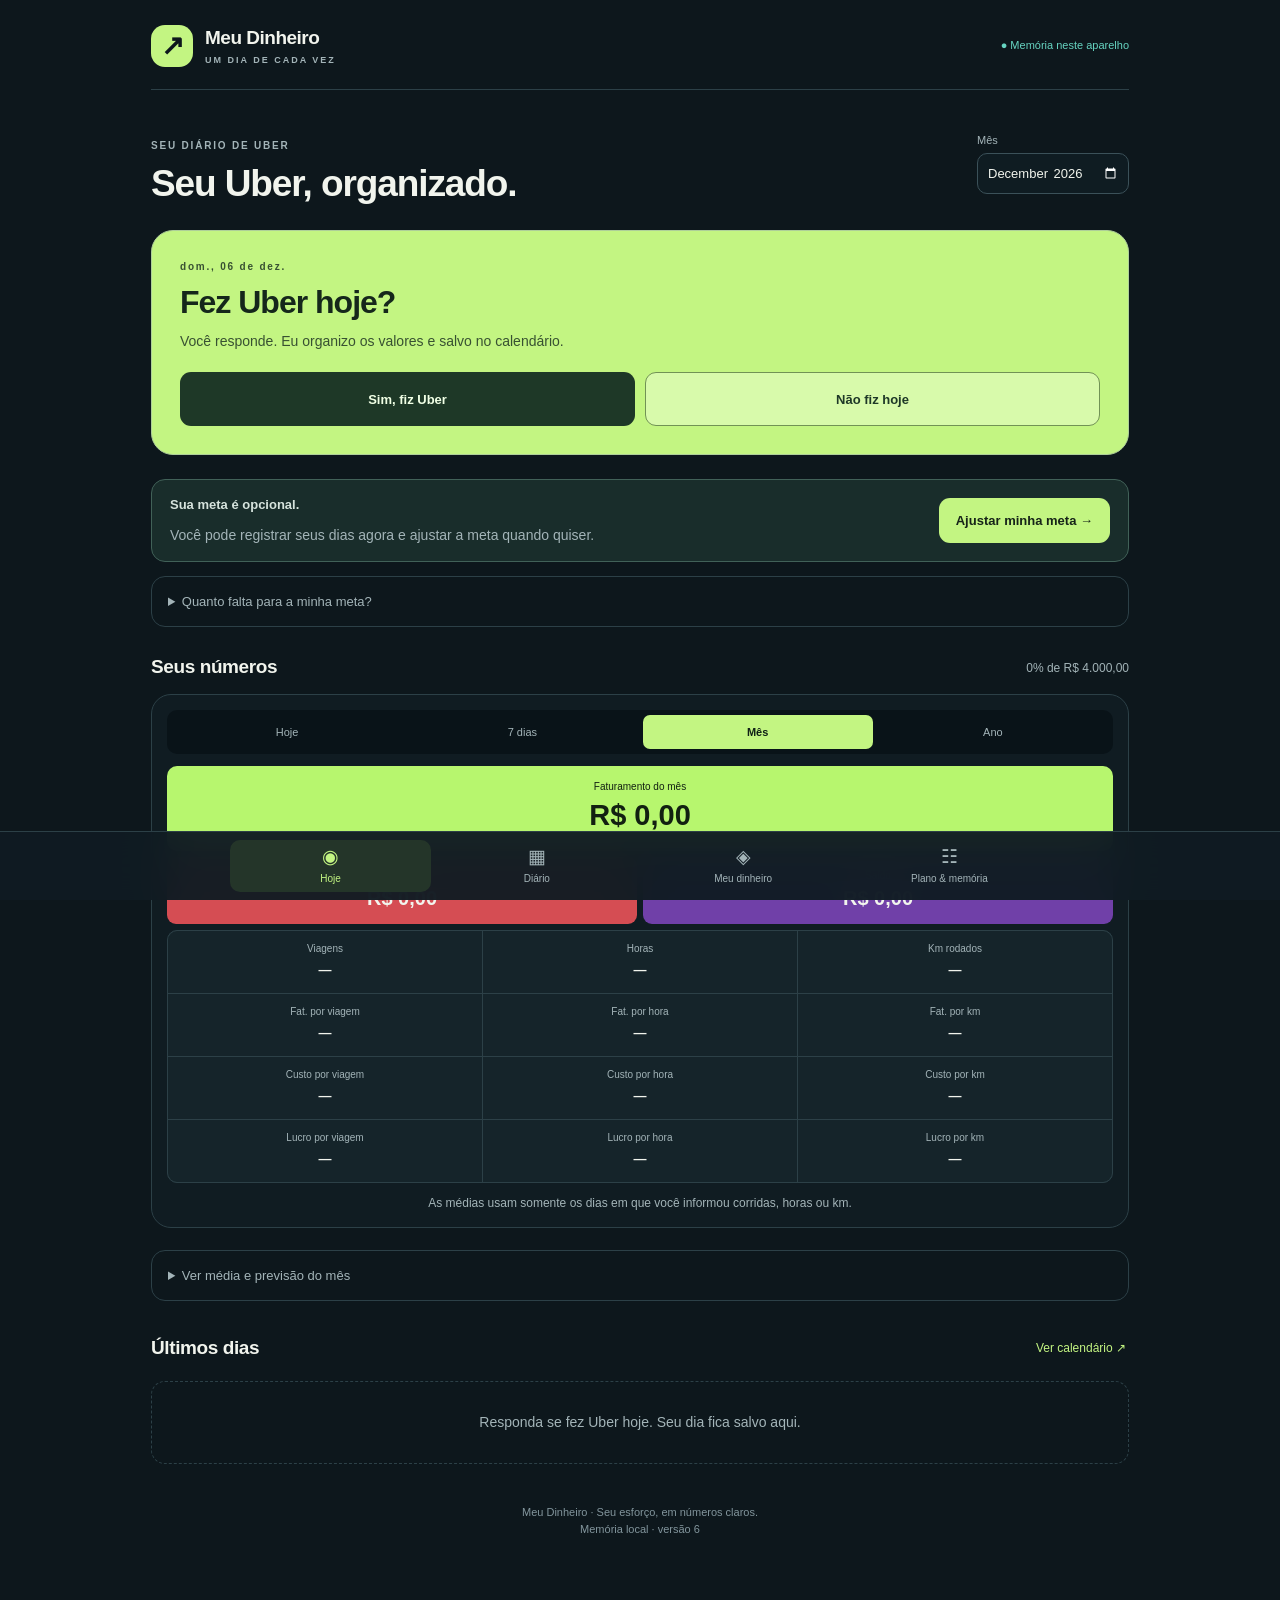
==== commit fd9e894b: "Simplifica diário, adiciona check-in diário e painel completo de desempenho" ====
--- a/financeiro/index.html
+++ b/financeiro/index.html
@@ -2,7 +2,7 @@
 <html lang="pt-BR"><head>
 <meta charset="utf-8"><meta name="viewport" content="width=device-width,initial-scale=1,viewport-fit=cover"><meta name="theme-color" content="#0d171c">
 <meta name="apple-mobile-web-app-capable" content="yes"><meta name="description" content="Seu diário de Uber: metas, ganhos, custos e memória de cada mês.">
-<link rel="icon" href="./icon.svg" type="image/svg+xml"><link rel="manifest" href="./manifest.webmanifest"><link rel="stylesheet" href="./style.css?v=6"><title>Meu Dinheiro · Diário de Uber</title>
+<link rel="icon" href="./icon.svg" type="image/svg+xml"><link rel="manifest" href="./manifest.webmanifest"><link rel="stylesheet" href="./style.css?v=7"><title>Meu Dinheiro · Diário de Uber</title>
 </head><body>
 <div class="shell">
 <header><a class="brand" href="#hoje"><span class="brandmark">↗</span><span>Meu Dinheiro<small>UM DIA DE CADA VEZ</small></span></a><span class="save-status" id="saveStatus">Carregando memória…</span></header>
@@ -10,18 +10,20 @@
 <div id="critical" class="notice danger" hidden></div><div id="migration" class="notice" hidden></div>
 <main>
 <section id="hoje" class="panel">
- <div id="onboarding" class="notice setup" hidden><div><strong>Seu mês começa com um plano.</strong><p>Escolha a meta e os dias que pretende rodar. Depois, registre o total de cada dia.</p></div><button data-action="plan" class="primary">Montar meu plano →</button></div>
- <div class="hero"><div class="hero-copy"><span class="eyebrow" id="heroLabel">META DE HOJE</span><div class="hero-number" id="todayGoal">—</div><p id="todayText"></p><div class="progress"><span id="todayProgress"></span></div><div class="progress-label"><span id="todayMade"></span><strong id="todayMissing"></strong></div></div><div class="hero-aside"><span class="orb">↗</span><div class="hero-date" id="todayDate"></div></div><button class="primary hero-button" id="todayButton" data-action="today">+ Registrar meu dia</button></div>
- <div class="section-title"><h2>Como está seu mês</h2><span id="monthPercent"></span></div>
- <div class="stats"><article class="stat"><span>Ganhei na Uber</span><strong id="gross">R$ 0</strong><small>total lançado no app</small></article><article class="stat"><span>Gastei para rodar</span><strong id="cost">R$ 0</strong><small>combustível + outros custos</small></article><article class="stat accent"><span>Sobrou da Uber</span><strong id="net">R$ 0</strong><small>ganhos menos custos informados</small></article></div>
- <div class="two-col"><article class="card coach"><span class="eyebrow">SEU ACOMPANHAMENTO</span><h2 id="coachTitle"></h2><p id="coachText"></p><div class="coach-foot" id="coachFoot"></div></article><article class="card"><span class="eyebrow">SE CONTINUAR ASSIM</span><div class="forecast" id="projection">—</div><p id="projectionText"></p><small>Estimativa, não garantia. Só dias encerrados entram na média.</small></article></div>
+ <article class="check-card"><span class="eyebrow" id="checkDate"></span><h2 id="checkTitle">Fez Uber hoje?</h2><p id="checkText">Pode ser sim ou não. Seu diário acompanha seu ritmo.</p><div class="check-buttons" id="checkChoices"><button class="primary" data-action="check-yes">Sim, fiz Uber</button><button class="secondary" data-action="check-no">Não fiz hoje</button></div><button id="checkReview" class="textbutton" data-action="check-review" hidden>Corrigir minha resposta →</button></article>
+ <div id="openingNotice" class="notice" hidden></div>
+ <div id="onboarding" class="notice setup" hidden><div><strong>Sua meta é opcional.</strong><p>Você pode registrar seus dias agora e ajustar a meta quando quiser.</p></div><button data-action="plan" class="primary">Ajustar minha meta →</button></div>
+ <details class="optional"><summary>Quanto falta para a minha meta?</summary><div class="hero"><div class="hero-copy"><span class="eyebrow" id="heroLabel">META DE HOJE</span><div class="hero-number" id="todayGoal">—</div><p id="todayText"></p><div class="progress"><span id="todayProgress"></span></div><div class="progress-label"><span id="todayMade"></span><strong id="todayMissing"></strong></div></div><div class="hero-aside"><span class="orb">↗</span><div class="hero-date" id="todayDate"></div></div><button class="primary hero-button" id="todayButton" data-action="today">+ Registrar meu dia</button></div></details>
+ <div class="section-title"><h2>Seus números</h2><span id="monthPercent"></span></div>
+ <article class="performance"><div class="period-tabs"><button data-period="day">Hoje</button><button data-period="week">7 dias</button><button data-period="month" class="active">Mês</button><button data-period="year">Ano</button></div><div class="performance-main"><span id="periodLabel">Faturamento do mês</span><strong id="gross">R$ 0</strong></div><div class="performance-split"><div><span>Despesas</span><strong id="cost">R$ 0</strong></div><div><span>Saldo</span><strong id="net">R$ 0</strong></div></div><div class="metric-grid"><div><span>Viagens</span><strong id="metricTrips">—</strong></div><div><span>Horas</span><strong id="metricHours">—</strong></div><div><span>Km rodados</span><strong id="metricKm">—</strong></div><div><span>Fat. por viagem</span><strong id="grossTrip">—</strong></div><div><span>Fat. por hora</span><strong id="grossHour">—</strong></div><div><span>Fat. por km</span><strong id="grossKm">—</strong></div><div><span>Custo por viagem</span><strong id="costTrip">—</strong></div><div><span>Custo por hora</span><strong id="costHour">—</strong></div><div><span>Custo por km</span><strong id="costKm">—</strong></div><div><span>Lucro por viagem</span><strong id="netTrip">—</strong></div><div><span>Lucro por hora</span><strong id="netHour">—</strong></div><div><span>Lucro por km</span><strong id="netKm">—</strong></div></div><small id="netHint">Os cálculos por viagem, hora e km usam apenas os dias que você detalhou.</small></article>
+ <details class="optional"><summary>Ver média e previsão do mês</summary><div class="two-col"><article class="card coach"><span class="eyebrow">SEU ACOMPANHAMENTO</span><h2 id="coachTitle"></h2><p id="coachText"></p><div class="coach-foot" id="coachFoot"></div></article><article class="card"><span class="eyebrow">SE CONTINUAR ASSIM</span><div class="forecast" id="projection">—</div><p id="projectionText"></p><small>Estimativa, não garantia. Só dias encerrados entram na média.</small></article></div></details>
  <div class="section-title"><h2>Últimos dias</h2><button class="textbutton" data-action="history">Ver calendário ↗</button></div><div id="recent" class="stack"></div>
 </section>
 <section id="diario" class="panel" hidden>
  <div class="section-title"><h2>Cada dia fica aqui.</h2><button class="primary" data-action="new-day">+ Registrar dia</button></div>
  <article class="card"><div class="calendar-legend"><span>● Encerrado</span><span class="yellow">● Em andamento</span><span class="muted">○ Planejado / folga</span></div><div id="calendar" class="calendar"></div><small>Toque em uma data para registrar, revisar ou marcar folga. Datas futuras servem para planejar.</small></article>
  <div class="section-title"><h2>Seu histórico</h2><select id="dayFilter" aria-label="Filtrar dias"><option value="all">Todos os registros</option><option value="closed">Encerrados</option><option value="open">Em andamento</option><option value="rest">Folgas</option></select></div><div id="history" class="stack"></div>
- <div class="section-title"><h2>O que seus dias mostram</h2></div><div class="stats four" id="efficiency"></div><div id="missingDays" class="notice" hidden></div>
+ <details class="optional"><summary>Ver mais números</summary><div class="stats four" id="efficiency"></div></details><div id="missingDays" class="notice" hidden></div>
 </section>
 <section id="dinheiro" class="panel" hidden>
  <div class="notice">A meta é só da Uber. Aqui você organiza o salário da empresa, suas contas e o que pode guardar.</div>
@@ -32,14 +34,16 @@
  <div class="section-title"><h2>Gastos avulsos e outras entradas</h2><button class="primary" data-action="personal">+ Adicionar</button></div><div id="personalList" class="stack"></div>
 </section>
 <section id="plano" class="panel" hidden>
- <form id="planForm"><article class="card"><div class="section-title"><h2>Um plano que cabe na sua rotina.</h2><span class="badge" id="planMonth"></span></div><p>Esses ajustes valem para o mês selecionado. Os próximos meses começam com uma cópia do seu plano.</p><div class="formgrid"><label>Quanto quer faturar na Uber?<input id="planGoal" type="number" min="1" max="100000000" step="0.01" inputmode="decimal" required></label><label>Começar a contar a partir de<input id="planStart" type="date" required></label></div><fieldset><legend>Quais dias da semana pretende rodar?</legend><div id="weekdays" class="weekdays"></div></fieldset><div id="planPreview" class="notice"></div></article>
+ <form id="planForm"><article class="card"><div class="section-title"><h2>Um plano que cabe na sua rotina.</h2><span class="badge" id="planMonth"></span></div><p>Esses ajustes valem para o mês selecionado. Os próximos meses começam com uma cópia do seu plano.</p><div class="formgrid"><label>Quanto quer faturar na Uber?<input id="planGoal" type="number" min="1" max="100000000" step="0.01" inputmode="decimal" required></label><label>Começar a contar a partir de<input id="planStart" type="date" required></label></div><label class="checkboxlabel"><input type="checkbox" id="planFlexible">Meus dias variam — não tenho semana fixa</label><label id="flexDaysLabel">Quantos dias ainda pensa em rodar neste mês? (opcional)<input id="planFlexDays" type="number" min="0" max="31" step="1" inputmode="numeric" placeholder="0 = ainda não sei"></label><fieldset id="fixedWeekdays"><legend>Quais dias da semana pretende rodar?</legend><div id="weekdays" class="weekdays"></div></fieldset><div id="planPreview" class="notice"></div></article>
  <article class="card"><h2>Seu dinheiro pessoal</h2><div class="formgrid"><label>Salário previsto da empresa<input id="planSalary" type="number" min="0" max="100000000" step="0.01" inputmode="decimal" required></label><label>Quanto quer guardar no mês?<input id="planSave" type="number" min="0" max="100000000" step="0.01" inputmode="decimal" required></label></div><label>Reserva para o veículo (% do lucro positivo da Uber)<input id="planReserve" type="number" min="0" max="100" step="0.1" inputmode="decimal" required></label><small>Reserva é dinheiro separado, não um gasto. Combustível e outros custos são registrados em cada dia.</small><div class="section-title"><h3>Contas fixas pessoais</h3><button type="button" class="textbutton" id="addBill">+ Conta</button></div><div id="billEditor"></div></article><button class="primary wide" type="submit">Salvar plano deste mês →</button></form>
- <article class="card memory"><span class="eyebrow">SUA MEMÓRIA</span><h2>Seus dias não somem ao virar o mês.</h2><p id="memoryCount"></p><p>Os dados ficam neste navegador, neste aparelho. Baixe uma cópia para recuperar depois ou transferir para outro celular. Limpar os dados do navegador pode apagar os registros locais.</p><div class="buttonrow"><button class="secondary" data-action="backup">↓ Baixar memória completa</button><button class="secondary" id="restoreButton">↑ Restaurar memória</button><button class="secondary" data-action="csv">↓ Relatório do mês (CSV)</button></div><input id="restoreFile" type="file" accept=".json,application/json" hidden><small id="backupInfo"></small><details><summary>Como funciona o acompanhamento?</summary><p>Você informa os valores do dia. O site calcula as metas, guarda o histórico e mostra orientações com base nos registros. Não há conexão automática com sua conta Uber, sincronização entre aparelhos ou notificações com o site fechado.</p></details></article>
+ <article class="card memory"><span class="eyebrow">SUA MEMÓRIA</span><h2>Seus dias não somem ao virar o mês.</h2><p id="memoryCount"></p><p>Os dados ficam neste navegador, neste aparelho. Baixe uma cópia para recuperar depois ou transferir para outro celular. Limpar os dados do navegador pode apagar os registros locais.</p><div class="buttonrow"><button class="secondary" data-action="backup">↓ Baixar memória completa</button><button class="secondary" id="restoreButton">↑ Restaurar memória</button><button class="secondary" data-action="csv">↓ Relatório do mês (CSV)</button></div><input id="restoreFile" type="file" accept=".json,application/json" hidden><small id="backupInfo"></small><details><summary>Como funciona o acompanhamento?</summary><p>Você informa os valores do dia. O site calcula as metas, guarda o histórico e mostra orientações com base nos registros. Não há conexão automática com sua conta Uber ou sincronização entre aparelhos. O lembrete diário pode chegar pelo ChatGPT; ao abrir o link do aviso, você responde aqui e o dia é salvo neste navegador.</p></details></article>
 </section>
 </main><footer>Meu Dinheiro · Seu esforço, em números claros.<br><span id="footerStatus">Memória local · versão 6</span></footer></div>
 <nav class="nav" aria-label="Navegação principal"><button data-tab="hoje"><span>◉</span>Hoje</button><button data-tab="diario"><span>▦</span>Diário</button><button data-tab="dinheiro"><span>◈</span>Meu dinheiro</button><button data-tab="plano"><span>☷</span>Plano & memória</button></nav>
 <dialog id="dayDialog"><form id="dayForm"><div class="dialoghead"><div><span class="eyebrow">SEU DIÁRIO</span><h2>Como foi seu dia?</h2></div><button type="button" class="iconbutton" data-close="dayDialog" aria-label="Fechar">×</button></div><label>Data<input type="date" id="dayDate" required></label><label>Situação<select id="dayStatus"><option value="open">Em andamento — vou continuar rodando</option><option value="closed">Encerrado — terminei por hoje</option><option value="rest">Folga — não vou rodar</option></select></label><div id="dayNumbers"><div class="notice">Informe o total acumulado do dia. Salvar de novo atualiza esse dia, sem duplicar os ganhos.</div><div class="formgrid"><label>Ganhei na Uber (R$)<input id="dayGross" type="number" min="0" max="10000000" step="0.01" inputmode="decimal" required></label><label>Minha meta do dia (R$)<input id="dayTarget" type="number" min="0" max="10000000" step="0.01" inputmode="decimal" placeholder="Sugestão automática"></label><label>Combustível (R$)<input id="dayFuel" type="number" min="0" max="10000000" step="0.01" inputmode="decimal" required></label><label>Outros custos Uber (R$)<input id="dayOther" type="number" min="0" max="10000000" step="0.01" inputmode="decimal" required></label></div><div class="live-net">Sobra deste dia <strong id="dayNetPreview"></strong></div><details id="dayDetails"><summary>Horas, quilômetros e corridas (opcional)</summary><div class="formgrid"><label>Horas trabalhadas<input id="dayHours" type="number" min="0" max="24" step="0.1" inputmode="decimal"></label><label>Quilômetros rodados<input id="dayKm" type="number" min="0" max="3000" step="0.1" inputmode="decimal"></label><label>Número de corridas<input id="dayTrips" type="number" min="0" max="1000" step="1" inputmode="numeric"></label></div></details></div><label>Anotação para lembrar<textarea id="dayNote" rows="2" maxlength="2000" placeholder="Ex.: rodei à noite, abasteci, dia de chuva…"></textarea></label><button class="primary wide" type="submit">Salvar meu dia</button><button id="deleteDay" type="button" class="textbutton danger-text wide">Excluir este registro</button></form></dialog>
 <dialog id="personalDialog"><form id="personalForm"><div class="dialoghead"><h2>Lançamento pessoal</h2><button type="button" class="iconbutton" data-close="personalDialog" aria-label="Fechar">×</button></div><label>Tipo<select id="personalKind"><option value="expense">Gasto avulso pessoal</option><option value="income">Outra entrada pessoal</option></select></label><label>Descrição<input id="personalName" required maxlength="150" placeholder="Ex.: mercado"></label><div class="formgrid"><label>Valor (R$)<input id="personalAmount" type="number" min="0.01" max="100000000" step="0.01" inputmode="decimal" required></label><label>Data<input id="personalDate" type="date" required></label></div><button class="primary wide" type="submit">Salvar</button></form></dialog>
+<dialog id="checkDialog"><form id="checkForm"><div class="dialoghead"><span class="eyebrow" id="stepLabel">SEU DIA</span><button type="button" class="iconbutton" data-close="checkDialog" aria-label="Fechar">×</button></div><h2 id="stepTitle"></h2><p id="stepText"></p><label id="stepInputLabel">Valor em reais<input id="stepValue" type="number" min="0" max="10000000" step="0.01" inputmode="decimal" required placeholder="0,00"></label><div id="otherChoices" class="check-buttons" hidden><button type="button" class="secondary" id="noOther">Não, só isso. Salvar</button><button type="button" class="primary" id="yesOther">Sim, tive outro gasto</button></div><button class="primary wide" id="stepNext" type="submit">Continuar →</button><button class="textbutton" type="button" id="stepBack">← Voltar</button></form></dialog>
+<dialog id="openingDialog"><form id="openingForm"><div class="dialoghead"><h2>Custos do acumulado anterior</h2><button type="button" class="iconbutton" data-close="openingDialog" aria-label="Fechar">×</button></div><p>Informe os custos totais correspondentes ao valor acumulado anterior. Os custos já detalhados por dia não serão descontados duas vezes.</p><label>Total de gasolina e outros custos (R$)<input id="openingCost" type="number" min="0" max="10000000" step="0.01" inputmode="decimal" required></label><button class="primary wide">Salvar custos anteriores</button></form></dialog>
 <div id="toast" role="status" aria-live="polite" hidden></div>
-<noscript>Ative o JavaScript para usar seu diário.</noscript><script src="./engine.js?v=6"></script><script src="./app.js?v=6"></script>
+<noscript>Ative o JavaScript para usar seu diário.</noscript><script src="./engine.js?v=7"></script><script src="./app.js?v=7"></script>
 </body></html>
--- a/financeiro/style.css
+++ b/financeiro/style.css
@@ -2,3 +2,5 @@
 @media(min-width:1100px){.hero{padding:34px}.hero-copy{max-width:570px}.hero-button{max-width:360px}}@media(max-width:650px){.shell{padding:17px 15px 110px}header{padding-bottom:17px;margin-bottom:23px}.brand{font-size:17px}.brand small{font-size:8px;letter-spacing:1.3px}.save-status{max-width:110px;font-size:10px}.monthline{align-items:start;gap:10px}.monthlabel{max-width:125px}h1{font-size:27px;max-width:225px}.hero{padding:21px;grid-template-columns:1fr;gap:16px}.hero-aside{display:none}.hero-number{font-size:43px}.hero-button{width:100%}.stats{gap:8px}.stat{padding:12px 10px}.stat strong{font-size:20px;letter-spacing:-.7px}.stat span{font-size:10px}.stat small{font-size:10px}.two-col{grid-template-columns:1fr}.card{padding:18px}.section-title{margin-top:23px}.section-title h2{font-size:17px}.four{grid-template-columns:1fr 1fr}.calendar{gap:4px}.calday{height:60px;font-size:14px}.calday small{font-size:8px}.calendar-legend{gap:9px}.dayrow{padding:13px 11px;gap:10px}.dayrow small{font-size:10px}.dayrow .right strong{font-size:14px}.setup{display:block}.setup button{width:100%;margin-top:12px}.inlineform{display:block}.inlineform button{width:100%}.bill-edit{grid-template-columns:1fr 95px 32px}.formgrid{gap:10px}.weekdays{gap:5px}.weekdays span{padding:9px 10px}dialog{padding:19px;max-height:94dvh}.buttonrow{display:grid;grid-template-columns:1fr}.ledger{padding:12px}.ledger b{font-size:12px}}
 @media(prefers-reduced-motion:reduce){*{scroll-behavior:auto!important;transition:none!important}}
 @media(max-width:650px){.stats:not(.four){grid-template-columns:1fr 1fr}.stats:not(.four)>.stat:last-child{grid-column:1/-1}.stats:not(.four)>.stat:last-child strong{font-size:27px}.stat strong{font-size:21px;overflow-wrap:normal}.stat{padding:15px 13px}.calday small{text-overflow:ellipsis;white-space:nowrap}}
+.check-card{border:1px solid #aecf99;border-radius:22px;background:var(--lime);color:#15271b;padding:28px;margin:12px 0 24px}.check-card h2{font-size:32px;letter-spacing:-1px;line-height:1.2}.check-card p,.check-card .eyebrow{color:#385132}.check-card .primary{background:#1e3827;color:#f0ffe5}.check-card .secondary{background:#f5ffe26b;color:#1e3827;border-color:#719255}.check-card .textbutton{color:#1e3827}.check-buttons{display:grid;grid-template-columns:1fr 1fr;gap:10px;margin-top:20px}.check-buttons button{min-height:54px}.optional{border:1px solid var(--line);border-radius:14px;padding:12px 16px;margin:12px 0}.optional>summary{color:var(--muted);padding:3px 0;font-size:13px}.optional[open]>summary{margin-bottom:14px}.checkboxlabel{display:flex;align-items:center;gap:10px}.checkboxlabel input{margin:0}#checkDialog h2{font-size:29px;line-height:1.2;margin:15px 0}#stepValue{font-size:32px;padding:18px;margin:14px 0 22px}#openingNotice button{display:block}#netHint{max-width:100%}@media(max-width:650px){.check-card{padding:23px}.check-card h2{font-size:30px}.check-buttons{gap:8px}.check-buttons button{padding:12px 7px;font-size:13px}.monthline h1{font-size:25px}}
+.performance{border:1px solid var(--line);border-radius:20px;background:#101c22;padding:15px;margin-bottom:22px}.period-tabs{display:grid;grid-template-columns:repeat(4,1fr);gap:5px;background:#091318;padding:5px;border-radius:10px;margin-bottom:12px}.period-tabs button{padding:9px 3px;border-radius:7px;background:transparent;color:var(--muted);font-size:11px}.period-tabs button.active{background:var(--lime);color:#102016;font-weight:800}.performance-main{background:#b7f66e;color:#122011;text-align:center;padding:13px;border-radius:10px}.performance-main span,.performance-split span,.metric-grid span{display:block;font-size:10px}.performance-main strong{font-size:29px}.performance-split{display:grid;grid-template-columns:1fr 1fr;gap:6px;margin:6px 0}.performance-split>div{text-align:center;padding:11px;border-radius:9px}.performance-split>div:first-child{background:#d54d53}.performance-split>div:last-child{background:#7040a8}.performance-split strong{display:block;font-size:20px}.metric-grid{display:grid;grid-template-columns:repeat(3,1fr);gap:1px;background:var(--line);border:1px solid var(--line);border-radius:10px;overflow:hidden}.metric-grid>div{background:#15242a;padding:10px 7px;text-align:center;min-height:62px}.metric-grid span{color:var(--muted)}.metric-grid strong{display:block;margin-top:4px;font-size:13px}.performance>small{margin-top:11px;text-align:center}.performance-main strong,.performance-split strong{font-variant-numeric:tabular-nums}@media(max-width:650px){.performance{padding:10px}.metric-grid>div{padding:9px 3px}.metric-grid strong{font-size:12px}.metric-grid span{font-size:9px}}
